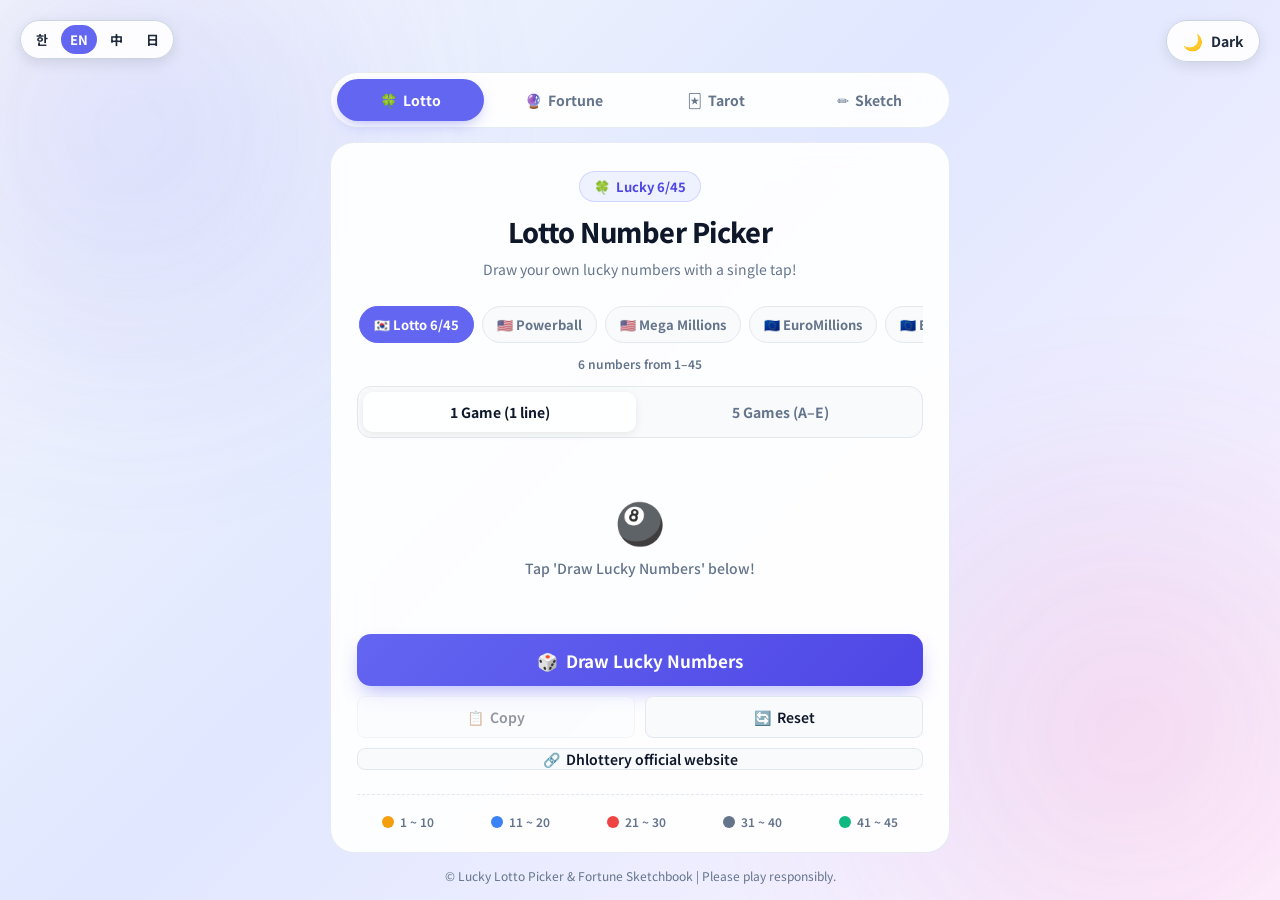
==== index.html @ 345bc095 "한국어·영어·중국어·일본어 언어 선택 추가 화면 왼쪽 위 버튼으로 언어를 바꾸면 화면 문구, 운세·별자리·띠, 타로 카드 해석, 달력 날짜 형식, 알림과 복사 문구가 함께 바뀜. " ====
<!DOCTYPE html>
<html lang="ko">
<head>
  <meta charset="UTF-8">
  <meta name="viewport" content="width=device-width, initial-scale=1.0">
  <title>행운의 로또 번호 추첨기 & 포춘 스케치북</title>
  <link rel="preconnect" 
  
  
  href="https://fonts.googleapis.com">
  <link rel="preconnect" href="https://fonts.gstatic.com" crossorigin>
  <link href="https://fonts.googleapis.com/css2?family=Noto+Sans+KR:wght@400;600;700;800;900&display=swap" rel="stylesheet">
  <style>
    /* 라이트 모드 (기본) */
    :root {
      --bg-gradient: linear-gradient(135deg, #f8fafc 0%, #e0e7ff 45%, #fdf4ff 100%);
      --card-bg: rgba(255, 255, 255, 0.92);
      --card-border: rgba(226, 232, 240, 0.85);
      --card-shadow: 0 16px 36px -10px r
      
      gba(0, 0, 0, 0.08), 0 0 0 1px rgba(0, 0, 0, 0.04);
      --text-main: #0f172a;
      --text-muted: #64748b;
      --sub-bg: #f8fafc;
      --sub-border: #e2e8f0;
      --badge-bg: #eef2ff;
      --badge-text: #4f46e5;
      --badge-border: rgba(99, 102, 241, 0.2);
      --primary: #6366f1;
      --primary-hover: #4f46e5;
      --primary-active: #4338ca;
      --accent: #f59e0b;
      --canvas-bg: #ffffff;
      --canvas-border: #cbd5e1;
      --theme-btn-bg: rgba(255, 255, 255, 0.9);
      --theme-btn-border: #cbd5e1;
      --theme-btn-text: #1e293b;
      --radius-lg: 24px;
      --radius-md: 14px;
      --radius-sm: 8px;
    }

    /* 다크 모드 */
    body.dark {
      --bg-gradient: linear-gradient(135deg, #090d16 0%, #111827 50%, #1e1333 100%);
      --card-bg: rgba(30, 41, 59, 0.88);
      --card-border: rgba(255, 255, 255, 0.08);
      --card-shadow: 0 20px 45px -12px rgba(0, 0, 0, 0.65), 0 0 0 1px rgba(255, 255, 255, 0.06);
      --text-main: #f1f5f9;
      --text-muted: #94a3b8;
      --sub-bg: #0f172a;
      --sub-border: #334155;
      --badge-bg: rgba(99, 102, 241, 0.18);
      --badge-text: #a5b4fc;
      --badge-border: rgba(165, 180, 252, 0.3);
      --canvas-bg: #1e293b;
      --canvas-border: #475569;
      --theme-btn-bg: rgba(30, 41, 59, 0.9);
      --theme-btn-border: #475569;
      --theme-btn-text: #f8fafc;
    }

    * {
      box-sizing: border-box;
      margin: 0;
      padding: 0;
      font-family: 'Noto Sans KR', -apple-system, BlinkMacSystemFont, system-ui, Roboto, sans-serif;
      -webkit-font-smoothing: antialiased;
    }

    body {
      min-height: 100vh;
      background: var(--bg-gradient);
      color: var(--text-main);
      display: flex;
      flex-direction: column;
      align-items: center;
      padding: 30px 16px 80px 16px;
      position: relative;
      overflow-x: hidden;
      transition: background 0.35s ease, color 0.35s ease;
    }

    /* 배경 장식 원형 조명 */
    .bg-glow {
      position: fixed;
      border-radius: 50%;
      filter: blur(120px);
      pointer-events: none;
      z-index: 0;
      opacity: 0.7;
    }
    .glow-1 {
      width: 420px;
      height: 420px;
      background: rgba(99, 102, 241, 0.22);
      top: -80px;
      left: -80px;
    }
    .glow-2 {
      width: 460px;
      height: 460px;
      background: rgba(236, 72, 153, 0.18);
      bottom: -60px;
      right: -80px;
    }

    /* 플로팅 다크모드 토글 버튼 */
    .theme-toggle {
      position: fixed;
      top: 20px;
      right: 20px;
      z-index: 100;
      display: flex;
      align-items: center;
      gap: 8px;
      background: var(--theme-btn-bg);
      border: 1px solid var(--theme-btn-border);
      color: var(--theme-btn-text);
      padding: 8px 16px;
      border-radius: 9999px;
      font-size: 14px;
      font-weight: 700;
      cursor: pointer;
      backdrop-filter: blur(12px);
      box-shadow: 0 4px 14px rgba(0, 0, 0, 0.1);
      transition: all 0.25s ease;
      user-select: none;
    }

    .theme-toggle:hover {
      transform: translateY(-2px);
      box-shadow: 0 8px 20px rgba(0, 0, 0, 0.15);
    }

    .theme-toggle .icon {
      font-size: 16px;
      display: inline-block;
      transition: transform 0.3s cubic-bezier(0.34, 1.56, 0.64, 1);
    }

    .theme-toggle:hover .icon {
      transform: rotate(20deg) scale(1.15);
    }

    /* 전체 메인 컨테이너 */
    .main-wrapper {
      position: relative;
      z-index: 1;
      width: 100%;
      max-width: 620px;
      display: flex;
      flex-direction: column;
      gap: 28px;
    }

    /* 공통 카드 스타일 */
    .card {
      background: var(--card-bg);
      border-radius: var(--radius-lg);
      padding: 36px 30px;
      box-shadow: var(--card-shadow);
      backdrop-filter: blur(16px);
      border: 1px solid var(--card-border);
      transition: background 0.3s ease, border-color 0.3s ease, box-shadow 0.3s ease;
      animation: fadeIn 0.5s cubic-bezier(0.16, 1, 0.3, 1);
    }

    @keyframes fadeIn {
      from { opacity: 0; transform: translateY(20px); }
      to { opacity: 1; transform: translateY(0); }
    }

    /* 공통 헤더 */
    .card-header {
      text-align: center;
      margin-bottom: 24px;
    }

    .badge {
      display: inline-flex;
      align-items: center;
      gap: 6px;
      background: var(--badge-bg);
      color: var(--badge-text);
      font-size: 13px;
      font-weight: 700;
      padding: 5px 14px;
      border-radius: 9999px;
      margin-bottom: 10px;
      border: 1px solid var(--badge-border);
    }

    .title {
      font-size: 27px;
      font-weight: 800;
      color: var(--text-main);
      letter-spacing: -0.02em;
      margin-bottom: 8px;
    }

    .subtitle {
      font-size: 14px;
      color: var(--text-muted);
      line-height: 1.5;
    }

    /* 복권 종류 선택 */
    .lottery-select {
      display: flex;
      gap: 8px;
      overflow-x: auto;
      scrollbar-width: none;
      padding: 2px 2px 4px;
      margin-bottom: 8px;
    }
    .lottery-select::-webkit-scrollbar {
      display: none;
    }
    .lottery-chip {
      flex-shrink: 0;
      display: inline-flex;
      align-items: center;
      gap: 6px;
      padding: 8px 14px;
      font-size: 13px;
      font-weight: 700;
      color: var(--text-muted);
      background: var(--sub-bg);
      border: 1px solid var(--sub-border);
      border-radius: 9999px;
      cursor: pointer;
      white-space: nowrap;
      transition: all 0.2s ease;
    }
    .lottery-chip:hover {
      color: var(--text-main);
    }
    .lottery-chip.active {
      background: var(--primary);
      border-color: var(--primary);
      color: #ffffff;
    }
    .lottery-rule {
      text-align: center;
      font-size: 12px;
      font-weight: 600;
      color: var(--text-muted);
      margin-bottom: 14px;
    }

    /* 옵션 탭 (게임 수 선택) */
    .game-mode-wrap {
      display: flex;
      justify-content: center;
      align-items: center;
      gap: 8px;
      background: var(--sub-bg);
      padding: 5px;
      border: 1px solid var(--sub-border);
      border-radius: var(--radius-md);
      margin-bottom: 22px;
    }

    .game-tab {
      flex: 1;
      padding: 10px 16px;
      font-size: 14px;
      font-weight: 700;
      color: var(--text-muted);
      background: transparent;
      border: none;
      border-radius: 10px;
      cursor: pointer;
      transition: all 0.2s ease;
    }

    .game-tab.active {
      background: var(--card-bg);
      color: var(--text-main);
      box-shadow: 0 2px 8px rgba(0, 0, 0, 0.08);
    }

    /* 추첨 결과 영역 */
    .results-area {
      display: flex;
      flex-direction: column;
      gap: 12px;
      margin-bottom: 24px;
      min-height: 110px;
      justify-content: center;
    }

    /* 로또 게임 행 */
    .lotto-game-row {
      display: flex;
      align-items: center;
      justify-content: space-between;
      gap: 8px;
      background: var(--sub-bg);
      border: 1px solid var(--sub-border);
      border-radius: var(--radius-md);
      padding: 14px 18px;
      transition: transform 0.2s, box-shadow 0.2s;
    }

    .lotto-game-row:hover {
      transform: translateY(-2px);
      box-shadow: 0 4px 12px rgba(0, 0, 0, 0.06);
    }

    .game-tag {
      font-size: 14px;
      font-weight: 800;
      color: #4f46e5;
      background: var(--badge-bg);
      padding: 4px 8px;
      border-radius: 6px;
      min-width: 28px;
      text-align: center;
    }

    .balls-list {
      display: flex;
      gap: 10px;
      flex-wrap: wrap;
      justify-content: center;
      align-items: center;
    }

    /* 로또 공 스타일 (실제 한국 로또 색상) */
    .ball {
      width: 44px;
      height: 44px;
      border-radius: 50%;
      display: flex;
      align-items: center;
      justify-content: center;
      font-size: 17px;
      font-weight: 800;
      color: #ffffff;
      text-shadow: 0 1px 2px rgba(0, 0, 0, 0.45);
      box-shadow: inset -3px -3px 6px rgba(0, 0, 0, 0.3),
                  inset 3px 3px 6px rgba(255, 255, 255, 0.65),
                  0 4px 10px rgba(0, 0, 0, 0.2);
      user-select: none;
      transform: scale(0);
      animation: popBall 0.45s cubic-bezier(0.175, 0.885, 0.32, 1.275) forwards;
    }

    .ball.range-yellow {
      background: radial-gradient(circle at 35% 35%, #ffd54f, #f59e0b 70%, #d97706);
    }
    .ball.range-blue {
      background: radial-gradient(circle at 35% 35%, #60a5fa, #3b82f6 70%, #1d4ed8);
    }
    .ball.range-red {
      background: radial-gradient(circle at 35% 35%, #f87171, #ef4444 70%, #b91c1c);
    }
    .ball.range-gray {
      background: radial-gradient(circle at 35% 35%, #cbd5e1, #64748b 70%, #334155);
    }
    .ball.range-green {
      background: radial-gradient(circle at 35% 35%, #4ade80, #10b981 70%, #047857);
    }

    /* 해외 복권 공 색상 */
    .ball.ball-white {
      background: radial-gradient(circle at 35% 35%, #ffffff, #e2e8f0 70%, #94a3b8);
      color: #0f172a;
      text-shadow: none;
    }
    .ball.ball-red {
      background: radial-gradient(circle at 35% 35%, #fca5a5, #dc2626 70%, #991b1b);
    }
    .ball.ball-gold {
      background: radial-gradient(circle at 35% 35%, #fde68a, #eab308 70%, #a16207);
    }
    .ball.ball-star {
      background: radial-gradient(circle at 35% 35%, #fef08a, #facc15 60%, #ca8a04);
      color: #422006;
      text-shadow: none;
      border-radius: 30%;
    }
    .ball.ball-orange {
      background: radial-gradient(circle at 35% 35%, #fdba74, #f97316 70%, #c2410c);
    }
    .ball.bonus-first {
      margin-left: 8px;
    }

    @keyframes popBall {
      0% { transform: scale(0) rotate(-45deg); opacity: 0; }
      80% { transform: scale(1.15) rotate(5deg); }
      100% { transform: scale(1) rotate(0); opacity: 1; }
    }

    /* 초기 대기 상태 플레이스홀더 */
    .placeholder-box {
      text-align: center;
      padding: 32px 16px;
      color: var(--text-muted);
    }

    .placeholder-box .icon {
      font-size: 40px;
      margin-bottom: 8px;
      display: inline-block;
      animation: float 2.4s ease-in-out infinite;
    }

    @keyframes float {
      0%, 100% { transform: translateY(0); }
      50% { transform: translateY(-8px); }
    }

    .placeholder-box p {
      font-size: 14px;
      font-weight: 500;
    }

    /* 버튼 그룹 */
    .actions {
      display: flex;
      flex-direction: column;
      gap: 10px;
    }

    .btn-main {
      width: 100%;
      height: 52px;
      border: none;
      border-radius: var(--radius-md);
      background: linear-gradient(135deg, #6366f1 0%, #4f46e5 100%);
      color: #ffffff;
      font-size: 17px;
      font-weight: 700;
      cursor: pointer;
      display: flex;
      align-items: center;
      justify-content: center;
      gap: 8px;
      box-shadow: 0 10px 20px -5px rgba(99, 102, 241, 0.45);
      transition: all 0.22s cubic-bezier(0.16, 1, 0.3, 1);
    }

    .btn-main:hover {
      transform: translateY(-2px);
      box-shadow: 0 14px 24px -5px rgba(99, 102, 241, 0.55);
      background: linear-gradient(135deg, #4f46e5 0%, #4338ca 100%);
    }

    .btn-main:active {
      transform: translateY(1px);
      box-shadow: 0 4px 10px -3px rgba(99, 102, 241, 0.4);
    }

    .secondary-actions {
      display: flex;
      gap: 10px;
    }

    .lottery-link {
      flex: none;
      width: 100%;
      text-decoration: none;
      color: var(--primary);
      border-style: dashed;
    }

    body.dark .lottery-link {
      color: #a5b4fc;
    }

    .btn-sub {
      flex: 1;
      height: 42px;
      border: 1px solid var(--sub-border);
      border-radius: var(--radius-sm);
      background: var(--sub-bg);
      color: var(--text-main);
      font-size: 14px;
      font-weight: 600;
      cursor: pointer;
      display: inline-flex;
      align-items: center;
      justify-content: center;
      gap: 6px;
      transition: all 0.2s;
    }

    .btn-sub:hover {
      background: var(--card-bg);
      border-color: var(--primary);
    }

    .btn-sub:disabled {
      opacity: 0.45;
      cursor: not-allowed;
      pointer-events: none;
    }

    /* 색상 가이드 */
    .color-legend {
      margin-top: 24px;
      padding-top: 18px;
      border-top: 1px dashed var(--sub-border);
      display: flex;
      justify-content: space-around;
      flex-wrap: wrap;
      gap: 8px;
    }

    .legend-item {
      display: flex;
      align-items: center;
      gap: 6px;
      font-size: 12px;
      font-weight: 600;
      color: var(--text-muted);
    }

    .legend-dot {
      width: 12px;
      height: 12px;
      border-radius: 50%;
    }

    .dot-yellow { background: #f59e0b; }
    .dot-blue { background: #3b82f6; }
    .dot-red { background: #ef4444; }
    .dot-gray { background: #64748b; }
    .dot-green { background: #10b981; }

    /* =========================================
       2. 운세보기 섹션 스타일
       ========================================= */
    .fortune-box {
      background: var(--sub-bg);
      border: 1px solid var(--sub-border);
      border-radius: var(--radius-md);
      padding: 24px 20px;
      margin-bottom: 20px;
      min-height: 160px;
      display: flex;
      flex-direction: column;
      align-items: center;
      justify-content: center;
      text-align: center;
      transition: all 0.3s ease;
      position: relative;
      overflow: hidden;
    }

    .fortune-crystal {
      font-size: 48px;
      margin-bottom: 12px;
      display: inline-block;
      transition: transform 0.4s ease;
      animation: pulseCrystal 3s ease-in-out infinite;
    }

    @keyframes pulseCrystal {
      0%, 100% { transform: scale(1); filter: drop-shadow(0 0 4px rgba(99, 102, 241, 0.3)); }
      50% { transform: scale(1.1); filter: drop-shadow(0 0 16px rgba(168, 85, 247, 0.7)); }
    }

    .fortune-content {
      display: flex;
      flex-direction: column;
      align-items: center;
      gap: 12px;
      width: 100%;
    }

    .fortune-stars {
      color: #f59e0b;
      font-size: 18px;
      letter-spacing: 2px;
    }

    .fortune-title {
      font-size: 18px;
      font-weight: 800;
      color: var(--text-main);
      line-height: 1.4;
    }

    .fortune-desc {
      font-size: 14px;
      color: var(--text-muted);
      line-height: 1.6;
      max-width: 480px;
    }

    .fortune-chips {
      display: flex;
      flex-wrap: wrap;
      gap: 8px;
      justify-content: center;
      margin-top: 6px;
    }

    .fortune-chip {
      background: var(--card-bg);
      border: 1px solid var(--sub-border);
      color: var(--text-main);
      padding: 4px 12px;
      border-radius: 9999px;
      font-size: 12px;
      font-weight: 700;
      display: inline-flex;
      align-items: center;
      gap: 4px;
    }

    .fortune-chip span.val {
      color: #6366f1;
    }

    body.dark .fortune-chip span.val {
      color: #a5b4fc;
    }

    .btn-fortune {
      background: linear-gradient(135deg, #a855f7 0%, #7c3aed 100%);
      box-shadow: 0 10px 20px -5px rgba(168, 85, 247, 0.4);
    }

    .btn-fortune:hover {
      background: linear-gradient(135deg, #9333ea 0%, #6d28d9 100%);
      box-shadow: 0 14px 24px -5px rgba(168, 85, 247, 0.55);
    }

    /* 생년월일 입력 컨트롤 */
    .birth-select-wrap {
      background: var(--sub-bg);
      border: 1px solid var(--sub-border);
      border-radius: var(--radius-md);
      padding: 16px 18px;
      margin-bottom: 18px;
      display: flex;
      flex-direction: column;
      gap: 10px;
      position: relative;
    }

    .birth-label {
      font-size: 14px;
      font-weight: 700;
      color: var(--text-main);
      display: flex;
      align-items: center;
      gap: 6px;
    }

    .birth-input-row {
      display: flex;
      gap: 10px;
      align-items: center;
      flex-wrap: wrap;
      position: relative;
    }

    /* 커스텀 달력 열기 트리거 버튼 */
    .calendar-trigger-btn {
      flex: 1;
      min-width: 190px;
      height: 50px;
      background: var(--card-bg);
      border: 1px solid var(--sub-border);
      border-radius: var(--radius-sm);
      color: var(--text-main);
      padding: 0 16px;
      font-size: 15px;
      font-weight: 700;
      display: flex;
      align-items: center;
      justify-content: space-between;
      cursor: pointer;
      transition: all 0.2s ease;
      user-select: none;
    }

    .calendar-trigger-btn:hover, .calendar-trigger-btn:focus-visible {
      border-color: #a855f7;
      box-shadow: 0 0 0 3px rgba(168, 85, 247, 0.2);
    }

    .cal-dropdown-arrow {
      font-size: 11px;
      color: var(--text-muted);
      transition: transform 0.2s;
    }

    .calendar-trigger-btn.active .cal-dropdown-arrow {
      transform: rotate(180deg);
    }

    /* 달력 팝오버 모달 */
    .calendar-popover {
      position: absolute;
      top: calc(100% + 8px);
      left: 0;
      z-index: 60;
      width: 320px;
      background: var(--card-bg);
      border: 1px solid var(--sub-border);
      border-radius: var(--radius-md);
      box-shadow: 0 18px 36px -8px rgba(0, 0, 0, 0.28), 0 0 0 1px var(--card-border);
      padding: 16px;
      backdrop-filter: blur(20px);
      display: none;
      animation: fadeIn 0.18s ease-out;
    }

    .calendar-popover.open {
      display: block;
    }

    .calendar-header {
      display: flex;
      align-items: center;
      justify-content: space-between;
      gap: 6px;
      margin-bottom: 12px;
    }

    .calendar-select-group {
      display: flex;
      gap: 6px;
      align-items: center;
    }

    .calendar-select {
      background: var(--sub-bg);
      border: 1px solid var(--sub-border);
      color: var(--text-main);
      font-size: 13px;
      font-weight: 700;
      padding: 6px 8px;
      border-radius: 6px;
      cursor: pointer;
      outline: none;
      transition: border-color 0.15s;
    }

    .calendar-select:focus {
      border-color: #a855f7;
    }

    .calendar-nav-btn {
      width: 30px;
      height: 30px;
      display: flex;
      align-items: center;
      justify-content: center;
      background: var(--sub-bg);
      border: 1px solid var(--sub-border);
      color: var(--text-main);
      border-radius: 6px;
      cursor: pointer;
      font-size: 13px;
      font-weight: 800;
      transition: all 0.15s;
    }

    .calendar-nav-btn:hover {
      background: #a855f7;
      color: #ffffff;
      border-color: #a855f7;
    }

    .calendar-grid {
      display: grid;
      grid-template-columns: repeat(7, 1fr);
      gap: 3px;
      text-align: center;
    }

    .calendar-day-head {
      font-size: 12px;
      font-weight: 800;
      color: var(--text-muted);
      padding: 6px 0;
    }

    .calendar-day-head.sun { color: #ef4444; }
    .calendar-day-head.sat { color: #3b82f6; }

    .calendar-day-cell {
      height: 34px;
      display: flex;
      align-items: center;
      justify-content: center;
      font-size: 13px;
      font-weight: 600;
      border-radius: 6px;
      cursor: pointer;
      background: transparent;
      border: none;
      color: var(--text-main);
      transition: all 0.15s;
    }

    .calendar-day-cell:hover:not(.empty) {
      background: rgba(168, 85, 247, 0.2);
      color: #a855f7;
    }

    .calendar-day-cell.selected {
      background: linear-gradient(135deg, #a855f7 0%, #7c3aed 100%) !important;
      color: #ffffff !important;
      font-weight: 800;
      box-shadow: 0 4px 10px rgba(168, 85, 247, 0.45);
    }

    .calendar-day-cell.today {
      border: 1px solid #a855f7;
      font-weight: 800;
    }

    .calendar-day-cell.empty {
      cursor: default;
      pointer-events: none;
    }

    .calendar-footer {
      display: flex;
      justify-content: space-between;
      align-items: center;
      margin-top: 12px;
      padding-top: 10px;
      border-top: 1px dashed var(--sub-border);
    }

    .calendar-footer-btn {
      font-size: 12px;
      font-weight: 700;
      padding: 6px 12px;
      border-radius: 6px;
      border: 1px solid var(--sub-border);
      background: var(--sub-bg);
      color: var(--text-main);
      cursor: pointer;
      transition: all 0.15s;
    }

    .calendar-footer-btn:hover {
      background: var(--card-bg);
      border-color: #a855f7;
    }

    @media (max-width: 540px) {
      .calendar-popover {
        width: 100%;
        left: 0;
      }
    }

    .zodiac-tag {
      display: inline-flex;
      align-items: center;
      gap: 6px;
      background: var(--badge-bg);
      color: var(--badge-text);
      font-size: 12px;
      font-weight: 700;
      padding: 4px 12px;
      border-radius: 9999px;
      border: 1px solid var(--badge-border);
      margin-bottom: 4px;
    }

    .fortune-lotto-wrap {
      margin-top: 18px;
      padding-top: 16px;
      border-top: 1px dashed var(--sub-border);
      width: 100%;
      display: flex;
      flex-direction: column;
      align-items: center;
      gap: 12px;
    }

    .fortune-lotto-title {
      font-size: 14px;
      font-weight: 800;
      color: var(--text-main);
      display: flex;
      align-items: center;
      gap: 6px;
    }

    .fortune-actions {
      display: flex;
      gap: 8px;
      flex-wrap: wrap;
      justify-content: center;
      width: 100%;
      margin-top: 4px;
    }

    /* =========================================
       타로 카드 섹션 스타일
       ========================================= */
    .tarot-spread {
      display: grid;
      grid-template-columns: repeat(3, 1fr);
      gap: 14px;
      margin-bottom: 14px;
    }

    .tarot-slot {
      display: flex;
      flex-direction: column;
      align-items: center;
      gap: 8px;
    }

    .tarot-slot-label {
      font-size: 13px;
      font-weight: 800;
      color: var(--text-muted);
    }

    .tarot-card {
      width: 100%;
      max-width: 120px;
      aspect-ratio: 2 / 3;
      perspective: 800px;
      background: none;
      border: none;
      padding: 0;
      cursor: pointer;
    }

    .tarot-card:disabled {
      cursor: default;
    }

    .tarot-card:focus-visible {
      outline: 2px solid var(--primary);
      outline-offset: 4px;
      border-radius: var(--radius-md);
    }

    .tarot-inner {
      position: relative;
      width: 100%;
      height: 100%;
      transition: transform 0.6s cubic-bezier(0.34, 1.3, 0.64, 1);
      transform-style: preserve-3d;
    }

    .tarot-card.flipped .tarot-inner {
      transform: rotateY(180deg);
    }

    .tarot-card:not(.flipped):hover .tarot-inner {
      transform: translateY(-4px);
    }

    .tarot-face {
      position: absolute;
      inset: 0;
      border-radius: var(--radius-md);
      backface-visibility: hidden;
      -webkit-backface-visibility: hidden;
      display: flex;
      flex-direction: column;
      align-items: center;
      justify-content: center;
      gap: 6px;
      padding: 8px 6px;
      box-shadow: 0 8px 18px -8px rgba(76, 29, 149, 0.55);
    }

    .tarot-back {
      background:
        radial-gradient(circle at 50% 50%, rgba(250, 204, 21, 0.35) 0 14%, transparent 15%),
        repeating-linear-gradient(45deg, rgba(255, 255, 255, 0.08) 0 6px, transparent 6px 12px),
        linear-gradient(160deg, #4c1d95 0%, #312e81 100%);
      border: 2px solid #c4b5fd;
      color: #fde68a;
      font-size: 28px;
    }

    .tarot-front {
      transform: rotateY(180deg);
      background: var(--card-bg);
      border: 2px solid #a855f7;
      color: var(--text-main);
      text-align: center;
    }

    .tarot-front .tarot-no {
      font-size: 11px;
      font-weight: 800;
      color: #a855f7;
    }

    .tarot-front .tarot-emoji {
      font-size: 30px;
      line-height: 1;
    }

    .tarot-front.reversed .tarot-emoji {
      transform: rotate(180deg);
    }

    .tarot-front .tarot-name {
      font-size: 13px;
      font-weight: 800;
      line-height: 1.25;
      word-break: keep-all;
    }

    .tarot-front .tarot-dir {
      font-size: 11px;
      font-weight: 700;
      color: var(--text-muted);
    }

    .tarot-hint {
      text-align: center;
      font-size: 13px;
      color: var(--text-muted);
      margin-bottom: 14px;
    }

    .tarot-readings {
      display: flex;
      flex-direction: column;
      gap: 8px;
      width: 100%;
      text-align: left;
    }

    .tarot-reading {
      background: var(--card-bg);
      border: 1px solid var(--sub-border);
      border-radius: var(--radius-sm);
      padding: 10px 12px;
      font-size: 13px;
      line-height: 1.55;
      color: var(--text-muted);
    }

    .tarot-reading strong {
      color: var(--text-main);
    }

    .tarot-actions {
      display: flex;
      justify-content: center;
    }

    @media (max-width: 540px) {
      .tarot-spread {
        gap: 8px;
      }
      .tarot-front .tarot-emoji {
        font-size: 24px;
      }
      .tarot-front .tarot-name {
        font-size: 12px;
      }
    }

    /* =========================================
       3. 화이트보드 (스케치북) 섹션 스타일
       ========================================= */
    .whiteboard-toolbar {
      display: flex;
      flex-wrap: wrap;
      align-items: center;
      justify-content: space-between;
      gap: 10px;
      background: var(--sub-bg);
      border: 1px solid var(--sub-border);
      padding: 10px 14px;
      border-radius: var(--radius-sm);
      margin-bottom: 12px;
    }

    .tool-group {
      display: flex;
      align-items: center;
      gap: 6px;
    }

    .color-btn {
      width: 24px;
      height: 24px;
      border-radius: 50%;
      border: 2px solid transparent;
      cursor: pointer;
      transition: transform 0.15s, border-color 0.15s;
    }

    .color-btn:hover {
      transform: scale(1.2);
    }

    .color-btn.active {
      border-color: #6366f1;
      transform: scale(1.2);
      box-shadow: 0 0 8px rgba(99, 102, 241, 0.6);
    }

    .size-btn {
      padding: 4px 10px;
      font-size: 12px;
      font-weight: 700;
      border-radius: 6px;
      border: 1px solid var(--sub-border);
      background: var(--card-bg);
      color: var(--text-main);
      cursor: pointer;
      transition: all 0.15s;
    }

    .size-btn.active {
      background: #6366f1;
      color: #ffffff;
      border-color: #6366f1;
    }

    .canvas-container {
      width: 100%;
      background: var(--canvas-bg);
      border: 2px dashed var(--canvas-border);
      border-radius: var(--radius-md);
      position: relative;
      overflow: hidden;
      box-shadow: inset 0 2px 6px rgba(0, 0, 0, 0.05);
      touch-action: none; /* 모바일 드로잉 시 화면 스크롤 방지 */
    }

    #drawing-canvas {
      display: block;
      width: 100%;
      height: 260px;
      cursor: crosshair;
    }

    .whiteboard-actions {
      display: flex;
      gap: 8px;
      margin-top: 12px;
    }

    /* 토스트 알림 메시지 */
    .toast {
      position: fixed;
      bottom: 24px;
      left: 50%;
      transform: translateX(-50%) translateY(100px);
      background: rgba(15, 23, 42, 0.92);
      color: #ffffff;
      padding: 12px 24px;
      border-radius: 9999px;
      font-size: 14px;
      font-weight: 600;
      backdrop-filter: blur(10px);
      box-shadow: 0 10px 25px rgba(0, 0, 0, 0.35);
      opacity: 0;
      transition: all 0.3s cubic-bezier(0.16, 1, 0.3, 1);
      z-index: 999;
      display: flex;
      align-items: center;
      gap: 8px;
    }

    .toast.show {
      transform: translateX(-50%) translateY(0);
      opacity: 1;
    }

    /* 콘페티 캔버스 */
    #confetti-canvas {
      position: fixed;
      top: 0;
      left: 0;
      width: 100%;
      height: 100%;
      pointer-events: none;
      z-index: 99;
    }

    /* 하단 푸터 */
    .footer {
      text-align: center;
      font-size: 13px;
      color: var(--text-muted);
      margin-top: 12px;
    }

    /* 모바일 반응형 대응 */
    @media (max-width: 540px) {
      body {
        padding: 20px 12px 60px 12px;
      }
      .card {
        padding: 26px 18px;
      }
      .title {
        font-size: 22px;
      }
      .ball {
        width: 36px;
        height: 36px;
        font-size: 15px;
      }
      .balls-list {
        gap: 6px;
      }
      .lotto-game-row {
        padding: 12px 10px;
      }
      .lottery-chip {
        padding: 7px 12px;
        font-size: 12px;
      }
      .balls-list.compact {
        gap: 4px;
      }
      .balls-list.compact .ball {
        width: 30px;
        height: 30px;
        font-size: 13px;
      }
      .balls-list.compact .ball.bonus-first {
        margin-left: 6px;
      }
      .theme-toggle {
        top: 14px;
        right: 14px;
        padding: 6px 12px;
        font-size: 12px;
      }
      .whiteboard-toolbar {
        justify-content: center;
      }
      #drawing-canvas {
        height: 220px;
      }
    }

    /* 언어 선택 버튼 */
    .lang-switch {
      position: fixed;
      top: 20px;
      left: 20px;
      z-index: 100;
      display: flex;
      gap: 2px;
      padding: 4px;
      background: var(--theme-btn-bg);
      border: 1px solid var(--theme-btn-border);
      border-radius: 9999px;
      backdrop-filter: blur(12px);
      box-shadow: 0 4px 14px rgba(0, 0, 0, 0.1);
    }
    .lang-btn {
      min-width: 34px;
      padding: 5px 9px;
      border: none;
      border-radius: 9999px;
      background: transparent;
      color: var(--theme-btn-text);
      font-size: 13px;
      font-weight: 700;
      cursor: pointer;
      transition: background 0.2s ease, color 0.2s ease;
    }
    .lang-btn.active {
      background: var(--primary);
      color: #ffffff;
    }
    .lang-btn:focus-visible {
      outline: 2px solid var(--primary);
      outline-offset: 2px;
    }
    @media (max-width: 540px) {
      .lang-switch {
        top: 14px;
        left: 12px;
        padding: 3px;
      }
      .lang-btn {
        min-width: 30px;
        padding: 4px 7px;
        font-size: 12px;
      }
    }

    /* ===== 한 화면 탭 레이아웃 ===== */
    html, body {
      height: 100%;
    }
    body {
      height: 100vh;
      height: 100dvh;
      min-height: 0;
      overflow: hidden;
      padding: 72px 16px 16px 16px;
    }
    .main-wrapper {
      flex: 1;
      min-height: 0;
      gap: 14px;
    }
    .main-wrapper > .card {
      display: none;
      flex: 1;
      min-height: 0;
      overflow-y: auto;
      overscroll-behavior: contain;
      padding: 28px 26px;
    }
    .main-wrapper > .card.active {
      display: block;
    }
    .tab-nav {
      display: flex;
      gap: 6px;
      padding: 6px;
      background: var(--card-bg);
      border: 1px solid var(--card-border);
      border-radius: 9999px;
      box-shadow: var(--card-shadow);
      backdrop-filter: blur(16px);
      flex-shrink: 0;
    }
    .tab-btn {
      flex: 1;
      display: flex;
      align-items: center;
      justify-content: center;
      gap: 6px;
      padding: 11px 8px;
      border: none;
      border-radius: 9999px;
      background: transparent;
      color: var(--text-muted);
      font-size: 14px;
      font-weight: 700;
      cursor: pointer;
      transition: background 0.2s ease, color 0.2s ease;
      white-space: nowrap;
    }
    .tab-btn:hover {
      color: var(--text-main);
    }
    .tab-btn.active {
      background: var(--primary);
      color: #ffffff;
      box-shadow: 0 6px 16px -6px rgba(99, 102, 241, 0.6);
    }
    .tab-btn:focus-visible {
      outline: 2px solid var(--primary);
      outline-offset: 2px;
    }
    .footer {
      margin-top: 0;
      font-size: 12px;
      flex-shrink: 0;
    }
    @media (max-width: 540px) {
      body {
        padding: 60px 12px 12px 12px;
      }
      .main-wrapper > .card {
        padding: 22px 16px;
      }
      .tab-btn {
        font-size: 13px;
        padding: 10px 4px;
        gap: 4px;
      }
      .footer {
        display: none;
      }
    }
  </style>
</head>
<body>

  <!-- 배경 발광 효과 -->
  <div class="bg-glow glow-1"></div>
  <div class="bg-glow glow-2"></div>

  <!-- 콘페티 캔버스 -->
  <canvas id="confetti-canvas"></canvas>

  <!-- 다크 모드 토글 버튼 -->
  <button class="theme-toggle" id="theme-toggle" aria-label="테마 전환" data-i18n-aria="theme.aria">
    <span class="icon" id="theme-icon">🌙</span>
    <span id="theme-text">다크모드</span>
  </button>

  <!-- 언어 선택 -->
  <div class="lang-switch" role="group" aria-label="언어 선택" data-i18n-aria="lang.aria">
    <button class="lang-btn" data-lang="ko" lang="ko" aria-label="한국어">한</button>
    <button class="lang-btn" data-lang="en" lang="en" aria-label="English">EN</button>
    <button class="lang-btn" data-lang="zh" lang="zh" aria-label="中文">中</button>
    <button class="lang-btn" data-lang="ja" lang="ja" aria-label="日本語">日</button>
  </div>

  <div class="main-wrapper">

    <!-- 탭 네비게이션 -->
    <nav class="tab-nav" role="tablist" aria-label="메뉴" data-i18n-aria="nav.aria">
      <button class="tab-btn active" role="tab" aria-selected="true" aria-controls="lotto-card" data-target="lotto-card">
        <span>🍀</span> <span data-i18n="tab.lotto">로또</span>
      </button>
      <button class="tab-btn" role="tab" aria-selected="false" aria-controls="fortune-card" data-target="fortune-card">
        <span>🔮</span> <span data-i18n="tab.fortune">운세</span>
      </button>
      <button class="tab-btn" role="tab" aria-selected="false" aria-controls="tarot-card" data-target="tarot-card">
        <span>🃏</span> <span data-i18n="tab.tarot">타로</span>
      </button>
      <button class="tab-btn" role="tab" aria-selected="false" aria-controls="whiteboard-card" data-target="whiteboard-card">
        <span>✏️</span> <span data-i18n="tab.sketch">스케치북</span>
      </button>
    </nav>

    <!-- 1. 로또 번호 추첨 섹션 -->
    <section class="card active" id="lotto-card" role="tabpanel">
      <header class="card-header">
        <div class="badge">
          <span id="lottery-badge-icon">🍀</span> <span id="lottery-badge-text">행운의 6/45</span>
        </div>
        <h1 class="title" data-i18n="lotto.title">로또 번호 추천기</h1>
        <p class="subtitle" data-i18n="lotto.subtitle">버튼 하나로 당신만의 행운 번호를 뽑아보세요!</p>
      </header>

      <!-- 복권 종류 선택 -->
      <div class="lottery-select" role="radiogroup" aria-label="복권 종류" data-i18n-aria="lotto.lotteryAria">
        <button class="lottery-chip active" data-lottery="kr" data-i18n="lot.kr.chip" role="radio" aria-checked="true">🇰🇷 로또 6/45</button>
        <button class="lottery-chip" data-lottery="powerball" data-i18n="lot.powerball.chip" role="radio" aria-checked="false">🇺🇸 파워볼</button>
        <button class="lottery-chip" data-lottery="megamillions" data-i18n="lot.megamillions.chip" role="radio" aria-checked="false">🇺🇸 메가밀리언</button>
        <button class="lottery-chip" data-lottery="euromillions" data-i18n="lot.euromillions.chip" role="radio" aria-checked="false">🇪🇺 유로밀리언</button>
        <button class="lottery-chip" data-lottery="eurojackpot" data-i18n="lot.eurojackpot.chip" role="radio" aria-checked="false">🇪🇺 유로잭팟</button>
      </div>
      <p class="lottery-rule" id="lottery-rule">1~45 중 번호 6개</p>

      <!-- 게임 수 선택 (1게임 / 5게임) -->
      <div class="game-mode-wrap">
        <button class="game-tab active" data-count="1" id="tab-1" data-i18n="lotto.game1">1게임 (1줄)</button>
        <button class="game-tab" data-count="5" id="tab-5" data-i18n="lotto.game5">5게임 (1세트 / A~E)</button>
      </div>

      <!-- 결과 영역 -->
      <div class="results-area" id="results-area">
        <div class="placeholder-box" id="placeholder">
          <div class="icon">🎱</div>
          <p data-i18n="lotto.placeholder">아래 '번호 추첨하기' 버튼을 눌러주세요!</p>
        </div>
      </div>

      <!-- 버튼 영역 -->
      <div class="actions">
        <button class="btn-main" id="btn-generate">
          <span>🎲</span> <span data-i18n="lotto.generate">행운의 번호 추첨하기</span>
        </button>

        <div class="secondary-actions">
          <button class="btn-sub" id="btn-copy" disabled>
            <span>📋</span> <span data-i18n="lotto.copy">번호 복사</span>
          </button>
          <button class="btn-sub" id="btn-reset">
            <span>🔄</span> <span data-i18n="lotto.reset">초기화</span>
          </button>
        </div>

        <a class="btn-sub lottery-link" id="lottery-link" href="https://www.dhlottery.co.kr/" target="_blank" rel="noopener noreferrer">
          <span>🔗</span> <span id="lottery-link-text">동행복권 공식 홈페이지</span>
        </a>
      </div>

      <!-- 색상 가이드 (한국 로또 전용) -->
      <div class="color-legend" id="color-legend">
        <div class="legend-item"><span class="legend-dot dot-yellow"></span>1 ~ 10</div>
        <div class="legend-item"><span class="legend-dot dot-blue"></span>11 ~ 20</div>
        <div class="legend-item"><span class="legend-dot dot-red"></span>21 ~ 30</div>
        <div class="legend-item"><span class="legend-dot dot-gray"></span>31 ~ 40</div>
        <div class="legend-item"><span class="legend-dot dot-green"></span>41 ~ 45</div>
      </div>
    </section>

    <!-- 2. 로또 연계형 운세보기 섹션 -->
    <section class="card" id="fortune-card" role="tabpanel">
      <header class="card-header">
        <div class="badge">
          <span>🔮</span> <span data-i18n="fortune.badge">행운 점성술 & 사주</span>
        </div>
        <h2 class="title" data-i18n="fortune.title">나의 맞춤 운세 & 로또 번호</h2>
        <p class="subtitle" data-i18n="fortune.subtitle">생년월일을 입력하면 오늘의 운세와 기운이 담긴 번호가 연계 생성됩니다</p>
      </header>

      <!-- 생년월일 입력 컨트롤 (커스텀 달력 피커) -->
      <div class="birth-select-wrap" id="birth-select-container">
        <label class="birth-label">
          <span>🎂</span> <span data-i18n="fortune.birthLabel">나의 생년월일 선택 (달력)</span>
        </label>
        <div class="birth-input-row">
          <!-- 날짜 표시 및 달력 열기 버튼 -->
          <div class="calendar-trigger-btn" id="cal-trigger" tabindex="0" role="button" aria-haspopup="dialog" aria-expanded="false">
            <span id="cal-display-text">📅 1996년 01월 01일</span>
            <span class="cal-dropdown-arrow">▼</span>
          </div>
          <!-- 실제 로직과 연동되는 hidden input -->
          <input type="hidden" id="birth-date" value="1996-01-01">

          <button class="btn-main btn-fortune" id="btn-fortune">
            <span>✨</span> <span data-i18n="fortune.button">맞춤 운세 & 로또 번호 뽑기</span>
          </button>
        </div>

        <!-- 커스텀 달력 팝오버 -->
        <div class="calendar-popover" id="calendar-popover" role="dialog" aria-label="생년월일 달력" data-i18n-aria="cal.aria">
          <div class="calendar-header">
            <button type="button" class="calendar-nav-btn" id="cal-prev-month" title="이전 달" data-i18n-title="cal.prev" data-i18n-aria="cal.prev">&lt;</button>
            <div class="calendar-select-group">
              <select id="cal-year-select" class="calendar-select" aria-label="연도 선택" data-i18n-aria="cal.yearAria"></select>
              <select id="cal-month-select" class="calendar-select" aria-label="월 선택" data-i18n-aria="cal.monthAria"></select>
            </div>
            <button type="button" class="calendar-nav-btn" id="cal-next-month" title="다음 달" data-i18n-title="cal.next" data-i18n-aria="cal.next">&gt;</button>
          </div>

          <div class="calendar-grid">
            <div class="calendar-day-head sun" data-dow="0">일</div>
            <div class="calendar-day-head" data-dow="1">월</div>
            <div class="calendar-day-head" data-dow="2">화</div>
            <div class="calendar-day-head" data-dow="3">수</div>
            <div class="calendar-day-head" data-dow="4">목</div>
            <div class="calendar-day-head" data-dow="5">금</div>
            <div class="calendar-day-head sat" data-dow="6">토</div>
          </div>
          <div class="calendar-grid" id="calendar-days-body">
            <!-- 자바스크립트로 일별 버튼 동적 렌더링 -->
          </div>

          <div class="calendar-footer">
            <button type="button" class="calendar-footer-btn" id="cal-today-btn" data-i18n="cal.today">오늘 날짜</button>
            <button type="button" class="calendar-footer-btn" id="cal-close-btn" style="background: #a855f7; color: #fff; border-color: #a855f7;" data-i18n="cal.done">선택 완료</button>
          </div>
        </div>
      </div>

      <div class="fortune-box" id="fortune-box">
        <div class="fortune-crystal" id="fortune-crystal">🔮</div>
        <div class="fortune-content" id="fortune-content">
          <p class="fortune-desc" data-i18n="fortune.placeholder">생년월일을 선택하고 버튼을 누르면 오늘의 맞춤 운세와 연계 번호를 확인하실 수 있습니다!</p>
        </div>
      </div>
    </section>

    <!-- 타로 카드 & 로또 번호 섹션 -->
    <section class="card" id="tarot-card" role="tabpanel">
      <header class="card-header">
        <div class="badge">
          <span>🃏</span> <span data-i18n="tarot.badge">오늘의 타로</span>
        </div>
        <h2 class="title" data-i18n="tarot.title">타로 카드 & 행운 번호</h2>
        <p class="subtitle" data-i18n="tarot.subtitle">카드 3장을 뒤집으면 카드의 기운이 담긴 번호가 만들어집니다</p>
      </header>

      <div class="tarot-spread" id="tarot-spread">
        <div class="tarot-slot">
          <span class="tarot-slot-label" data-i18n="tarot.slot0">과거</span>
          <button class="tarot-card" data-slot="0" aria-label="과거 카드 뒤집기"></button>
        </div>
        <div class="tarot-slot">
          <span class="tarot-slot-label" data-i18n="tarot.slot1">현재</span>
          <button class="tarot-card" data-slot="1" aria-label="현재 카드 뒤집기"></button>
        </div>
        <div class="tarot-slot">
          <span class="tarot-slot-label" data-i18n="tarot.slot2">미래</span>
          <button class="tarot-card" data-slot="2" aria-label="미래 카드 뒤집기"></button>
        </div>
      </div>
      <p class="tarot-hint" id="tarot-hint">카드를 한 장씩 눌러 뒤집어 보세요 (0 / 3)</p>

      <div class="fortune-box" id="tarot-result">
        <div class="fortune-crystal">🃏</div>
        <p class="fortune-desc">세 장을 모두 뒤집으면 타로 해석과 연계 로또 번호가 나타납니다!</p>
      </div>

      <div class="tarot-actions">
        <button class="btn-sub" id="btn-tarot-shuffle">
          <span>🔀</span> <span data-i18n="tarot.shuffle">카드 다시 섞기</span>
        </button>
      </div>
    </section>

    <!-- 3. 화이트보드 (행운의 스케치북) 섹션 -->
    <section class="card" id="whiteboard-card" role="tabpanel">
      <header class="card-header">
        <div class="badge">
          <span>✏️</span> <span data-i18n="sketch.badge">번호 낙서장</span>
        </div>
        <h2 class="title" data-i18n="sketch.title">행운의 스케치북</h2>
        <p class="subtitle" data-i18n="sketch.subtitle">꿈에 나온 숫자나 떠오르는 영감을 자유롭게 적어보세요</p>
      </header>

      <!-- 화이트보드 툴바 -->
      <div class="whiteboard-toolbar">
        <div class="tool-group">
          <button class="color-btn active" data-color="#0f172a" style="background: #0f172a;" title="검정 / 기본" data-i18n-title="sketch.black" data-i18n-aria="sketch.black"></button>
          <button class="color-btn" data-color="#ef4444" style="background: #ef4444;" title="빨강" data-i18n-title="sketch.red" data-i18n-aria="sketch.red"></button>
          <button class="color-btn" data-color="#3b82f6" style="background: #3b82f6;" title="파랑" data-i18n-title="sketch.blue" data-i18n-aria="sketch.blue"></button>
          <button class="color-btn" data-color="#10b981" style="background: #10b981;" title="초록" data-i18n-title="sketch.green" data-i18n-aria="sketch.green"></button>
          <button class="color-btn" data-color="#f59e0b" style="background: #f59e0b;" title="황금" data-i18n-title="sketch.gold" data-i18n-aria="sketch.gold"></button>
          <button class="color-btn" data-color="#a855f7" style="background: #a855f7;" title="보라" data-i18n-title="sketch.purple" data-i18n-aria="sketch.purple"></button>
        </div>

        <div class="tool-group">
          <button class="size-btn" data-size="2" data-i18n="sketch.thin">얇게</button>
          <button class="size-btn active" data-size="4" data-i18n="sketch.normal">보통</button>
          <button class="size-btn" data-size="8" data-i18n="sketch.thick">굵게</button>
        </div>
      </div>

      <!-- 캔버스 영역 -->
      <div class="canvas-container">
        <canvas id="drawing-canvas"></canvas>
      </div>

      <div class="whiteboard-actions">
        <button class="btn-sub" id="btn-wb-eraser">
          <span>🧹</span> <span data-i18n="sketch.eraser">지우개</span>
        </button>
        <button class="btn-sub" id="btn-wb-clear">
          <span>🗑️</span> <span data-i18n="sketch.clear">전체 지우기</span>
        </button>
        <button class="btn-sub" id="btn-wb-download">
          <span>💾</span> <span data-i18n="sketch.save">메모 저장</span>
        </button>
      </div>
    </section>

    <footer class="footer">
      <p data-i18n="footer">© 행운의 로또 번호 추첨기 & 포춘 스케치북 | 건전한 복권 문화를 응원합니다.</p>
    </footer>

  </div>

  <!-- 복사 알림 토스트 -->
  <div class="toast" id="toast">
    <span>✅</span> <span data-i18n="toast.copied">클립보드에 복사되었습니다!</span>
  </div>

  <script>
    /* ========================================================
       0. 다국어 (한국어 / English / 中文 / 日本語)
       ======================================================== */
    const I18N = {
      ko: {
        'doc.title': '행운의 로또 번호 추첨기 & 포춘 스케치북',
        'lang.aria': '언어 선택',
        'theme.aria': '테마 전환',
        'theme.dark': '다크모드',
        'theme.light': '라이트모드',
        'toast.darkOn': '🌙 다크모드가 적용되었습니다.',
        'toast.lightOn': '☀️ 라이트모드가 적용되었습니다.',
        'toast.copied': '클립보드에 복사되었습니다!',
        'nav.aria': '메뉴',
        'tab.lotto': '로또',
        'tab.fortune': '운세',
        'tab.tarot': '타로',
        'tab.sketch': '스케치북',

        'lotto.title': '로또 번호 추천기',
        'lotto.subtitle': '버튼 하나로 당신만의 행운 번호를 뽑아보세요!',
        'lotto.lotteryAria': '복권 종류',
        'lotto.game1': '1게임 (1줄)',
        'lotto.game5': '5게임 (1세트 / A~E)',
        'lotto.placeholder': "아래 '번호 추첨하기' 버튼을 눌러주세요!",
        'lotto.generate': '행운의 번호 추첨하기',
        'lotto.copy': '번호 복사',
        'lotto.reset': '초기화',
        'lotto.copyHeader': '🍀 [{name} 행운 번호 추천]',
        'lotto.gameLine': '{label}게임: ',
        'lotto.numbersLine': '추천번호: ',
        'lotto.toastCopied': '✅ 번호가 클립보드에 복사되었습니다!',
        'tag.fortune': '맞춤',
        'tag.tarot': '타로',

        'lot.kr.chip': '🇰🇷 로또 6/45', 'lot.kr.name': '로또 6/45', 'lot.kr.badge': '행운의 6/45',
        'lot.kr.rule': '1~45 중 번호 6개', 'lot.kr.site': '동행복권 공식 홈페이지',
        'lot.powerball.chip': '🇺🇸 파워볼', 'lot.powerball.name': '파워볼 (Powerball)', 'lot.powerball.badge': '미국 Powerball',
        'lot.powerball.rule': '흰 공 5개 (1~69) + 빨간 파워볼 1개 (1~26)', 'lot.powerball.site': 'Powerball 공식 홈페이지', 'lot.powerball.bonus': '파워볼',
        'lot.megamillions.chip': '🇺🇸 메가밀리언', 'lot.megamillions.name': '메가밀리언 (Mega Millions)', 'lot.megamillions.badge': '미국 Mega Millions',
        'lot.megamillions.rule': '흰 공 5개 (1~70) + 금색 메가볼 1개 (1~24)', 'lot.megamillions.site': 'Mega Millions 공식 홈페이지', 'lot.megamillions.bonus': '메가볼',
        'lot.euromillions.chip': '🇪🇺 유로밀리언', 'lot.euromillions.name': '유로밀리언 (EuroMillions)', 'lot.euromillions.badge': '유럽 EuroMillions',
        'lot.euromillions.rule': '번호 5개 (1~50) + 럭키스타 2개 (1~12)', 'lot.euromillions.site': 'EuroMillions 공식 페이지 (영국)', 'lot.euromillions.bonus': '럭키스타',
        'lot.eurojackpot.chip': '🇪🇺 유로잭팟', 'lot.eurojackpot.name': '유로잭팟 (Eurojackpot)', 'lot.eurojackpot.badge': '유럽 Eurojackpot',
        'lot.eurojackpot.rule': '번호 5개 (1~50) + 유로 넘버 2개 (1~12)', 'lot.eurojackpot.site': 'Eurojackpot 공식 홈페이지', 'lot.eurojackpot.bonus': '유로 넘버',

        'fortune.badge': '행운 점성술 & 사주',
        'fortune.title': '나의 맞춤 운세 & 로또 번호',
        'fortune.subtitle': '생년월일을 입력하면 오늘의 운세와 기운이 담긴 번호가 연계 생성됩니다',
        'fortune.birthLabel': '나의 생년월일 선택 (달력)',
        'fortune.button': '맞춤 운세 & 로또 번호 뽑기',
        'fortune.placeholder': '생년월일을 선택하고 버튼을 누르면 오늘의 맞춤 운세와 연계 번호를 확인하실 수 있습니다!',
        'fortune.toastInvalid': '⚠️ 생년월일을 올바르게 선택해주세요!',
        'fortune.toastFormat': '⚠️ 생년월일 형식이 올바르지 않습니다.',
        'fortune.tag': '{year}년생 {zodiac} · {cIcon} {cName} · {element}의 기운',
        'fortune.score': '(행운 지수: {score}점)',
        'fortune.headline': '"오늘 당신의 운명과 숫자가 맞닿는 날!"',
        'fortune.chipRange': '🍀 집중 추천:',
        'fortune.chipColor': '🎨 행운의 색:',
        'fortune.chipTip': '💡 추천 팁:',
        'fortune.tipStrong': '오늘 구매 강력 추천',
        'fortune.tipCalm': '심호흡 후 직감 발휘',
        'fortune.rangeName': '{min} ~ {max}번 ({color})',
        'fortune.numbersTitle': '생년월일 맞춤 연계 추천 번호',
        'fortune.copyText': '🍀 [{year}년생 {zodiac} 맞춤 로또 행운 번호]\n생년월일: {date} ({cName})\n추천번호: {nums}',
        'fortune.toastCopied': '✅ 맞춤 로또 번호가 복사되었습니다!',
        'fortune.toastApplied': '🍀 맞춤 번호가 메인 추첨기에 적용되었습니다!',
        'fortune.toastDone': '🔮 {year}년생 {zodiac} 맞춤 운세와 번호가 완성되었습니다!',
        'common.copyThis': '이 번호 복사',
        'common.sendMain': '메인 추첨기에 전송',
        'ballColor.yellow': '노랑', 'ballColor.blue': '파랑', 'ballColor.red': '빨강', 'ballColor.gray': '회색', 'ballColor.green': '초록',

        'cal.aria': '생년월일 달력',
        'cal.prev': '이전 달',
        'cal.next': '다음 달',
        'cal.yearAria': '연도 선택',
        'cal.monthAria': '월 선택',
        'cal.today': '오늘 날짜',
        'cal.done': '선택 완료',

        'tarot.badge': '오늘의 타로',
        'tarot.title': '타로 카드 & 행운 번호',
        'tarot.subtitle': '카드 3장을 뒤집으면 카드의 기운이 담긴 번호가 만들어집니다',
        'tarot.slot0': '과거', 'tarot.slot1': '현재', 'tarot.slot2': '미래',
        'tarot.flipAria': '{slot} 카드 뒤집기',
        'tarot.cardAria': '{slot} 카드: {name} {dir}',
        'tarot.hint': '카드를 한 장씩 눌러 뒤집어 보세요 ({n} / 3)',
        'tarot.hintDone': '카드가 모두 펼쳐졌습니다 ✨',
        'tarot.placeholder': '세 장을 모두 뒤집으면 타로 해석과 연계 로또 번호가 나타납니다!',
        'tarot.shuffle': '카드 다시 섞기',
        'tarot.upright': '정방향', 'tarot.reversed': '역방향',
        'tarot.uprightShort': '정', 'tarot.reversedShort': '역',
        'tarot.headline': '"{name} 카드가 비추는 당신의 행운"',
        'tarot.numbersTitle': '타로 연계 추천 번호',
        'tarot.copyHeader': '🃏 [타로 연계 로또 행운 번호]',
        'tarot.toastCopied': '✅ 타로 로또 번호가 복사되었습니다!',
        'tarot.toastApplied': '🃏 타로 번호가 메인 추첨기에 적용되었습니다!',
        'tarot.toastDone': '🃏 타로 해석과 연계 번호가 완성되었습니다!',
        'tarot.toastShuffled': '🔀 카드를 새로 섞었습니다!',

        'sketch.badge': '번호 낙서장',
        'sketch.title': '행운의 스케치북',
        'sketch.subtitle': '꿈에 나온 숫자나 떠오르는 영감을 자유롭게 적어보세요',
        'sketch.black': '검정 / 기본', 'sketch.red': '빨강', 'sketch.blue': '파랑', 'sketch.green': '초록', 'sketch.gold': '황금', 'sketch.purple': '보라',
        'sketch.thin': '얇게', 'sketch.normal': '보통', 'sketch.thick': '굵게',
        'sketch.eraser': '지우개', 'sketch.clear': '전체 지우기', 'sketch.save': '메모 저장',
        'sketch.toastEraser': '🧹 지우개 모드가 활성화되었습니다.',
        'sketch.toastPen': '✏️ 펜 모드로 돌아왔습니다.',
        'sketch.toastCleared': '🗑️ 스케치북이 초기화되었습니다.',
        'sketch.toastSaved': '💾 스케치북 메모가 이미지로 저장되었습니다!',

        'footer': '© 행운의 로또 번호 추첨기 & 포춘 스케치북 | 건전한 복권 문화를 응원합니다.',

        data: {
          elements: { metal: '금(金)', earth: '토(土)', water: '수(水)', wood: '목(木)', fire: '화(火)' },
          zodiac: [
            { name: '원숭이띠', color: '백색/은회색', char: '지혜와 번뜩이는 기지' },
            { name: '닭띠', color: '실버 골드', char: '치밀함과 결단력' },
            { name: '개띠', color: '황금 브라운', char: '성실함과 우직한 행운' },
            { name: '돼지띠', color: '딥 사파이어', char: '풍요와 복(福)을 부르는 기운' },
            { name: '쥐띠', color: '코발트 블루', char: '민첩함과 타고난 재물 감각' },
            { name: '소띠', color: '황금 옐로우', char: '인내와 묵직한 대박의 결실' },
            { name: '호랑이띠', color: '포레스트 그린', char: '용맹과 당당한 승부수' },
            { name: '토끼띠', color: '에메랄드 그린', char: '평온함과 세심한 직관' },
            { name: '용띠', color: '임페리얼 골드', char: '웅대한 비상과 거대한 행운' },
            { name: '뱀띠', color: '루비 레드', char: '심미안과 예리한 통찰' },
            { name: '말띠', color: '스칼렛 레드', char: '역동적인 에너지와 질주' },
            { name: '양띠', color: '따스한 앰버', char: '온화함과 조화로운 복운' }
          ],
          signs: ['염소자리', '물병자리', '물고기자리', '양자리', '황소자리', '쌍둥이자리', '게자리', '사자자리', '처녀자리', '천칭자리', '전갈자리', '사수자리', '염소자리'],
          fortuneMessages: [
            '오늘 {year}년생 {zodiac}인 당신에게는 {element}의 기운이 강력하게 작용하는 하루입니다. 특히 {rangeName} 대역에서 재물의 흐름이 강하게 포착됩니다. 당신의 생일에서 파생된 번호와 오늘 우주의 기운이 어우러져 기적의 잭팟을 부르고 있습니다!',
            '{cIcon} {cName}의 별자리가 행운의 각도를 이루며 {char}이 빛을 발하는 날입니다. 오늘은 남의 말보다는 본인의 첫 번째 직관을 믿고 선택한 번호에서 큰 복운이 깃듭니다.',
            '금전운이 절정에 달하는 특별한 길일입니다! {element}의 에너지와 어우러지는 {color} 계열의 기운을 담아 추천된 아래의 6개 번호 조합을 눈여겨보세요.',
            '잔잔한 일상 속에서 뜻밖의 횡재수가 기다리고 있습니다. 생년월일의 조화로운 수비학적 기운이 1~45의 숫자들과 절묘하게 매칭되었습니다.'
          ],
          tarot: [
            { name: '바보', up: '새로운 시작과 자유로운 도전', rev: '성급한 결정, 한 번 더 살피기' },
            { name: '마법사', up: '원하는 것을 이뤄내는 실행력', rev: '재능은 있으나 방향 점검 필요' },
            { name: '여사제', up: '직관과 내면의 지혜', rev: '숨겨진 정보, 서두르지 않기' },
            { name: '여황제', up: '풍요와 결실, 재물의 흐름', rev: '과한 소비를 조심할 때' },
            { name: '황제', up: '안정과 확고한 기반', rev: '고집을 내려놓으면 길이 열림' },
            { name: '교황', up: '조언과 신뢰, 전통의 힘', rev: '나만의 방식이 필요한 시기' },
            { name: '연인', up: '조화로운 선택과 좋은 인연', rev: '선택 앞의 망설임' },
            { name: '전차', up: '거침없는 전진과 승리', rev: '속도 조절이 필요한 때' },
            { name: '힘', up: '부드러운 용기와 인내', rev: '자신감을 되찾는 과정' },
            { name: '은둔자', up: '깊은 성찰과 통찰', rev: '혼자보다 함께가 좋은 때' },
            { name: '운명의 수레바퀴', up: '행운의 전환점, 기회의 도래', rev: '흐름이 바뀌기를 기다리기' },
            { name: '정의', up: '공정한 결과와 균형', rev: '작은 실수 바로잡기' },
            { name: '매달린 사람', up: '관점을 바꾸면 보이는 기회', rev: '정체에서 벗어날 준비' },
            { name: '죽음', up: '끝과 새로운 탄생, 변화', rev: '변화를 두려워하지 않기' },
            { name: '절제', up: '균형과 조화, 적당함의 미덕', rev: '리듬을 다시 맞추기' },
            { name: '악마', up: '강한 욕망과 집착 경계', rev: '속박에서 벗어나는 해방' },
            { name: '탑', up: '갑작스러운 반전과 각성', rev: '위기를 피해 가는 행운' },
            { name: '별', up: '희망과 영감, 소원 성취', rev: '희망을 놓지 않기' },
            { name: '달', up: '꿈과 무의식이 주는 신호', rev: '불안이 걷히고 선명해짐' },
            { name: '태양', up: '성공과 기쁨, 최고의 길운', rev: '조금 늦게 오는 밝은 소식' },
            { name: '심판', up: '부활과 보상, 좋은 소식', rev: '지난 일을 정리할 때' },
            { name: '세계', up: '완성과 성취, 큰 결실', rev: '마지막 한 걸음 남음' }
          ],
          tarotSummaries: [
            '지금은 숨을 고르며 흐름을 지켜볼 때입니다. 카드가 건넨 숫자를 가볍게 품어 두세요.',
            '작은 변화들이 모여 행운의 방향으로 움직이고 있습니다. 직감을 믿어 보세요.',
            '좋은 기운이 차오르고 있습니다! 카드의 번호에 오늘의 행운을 실어 보세요.',
            '세 장 모두 정방향, 우주가 활짝 웃고 있는 날입니다! 최고의 기운이 담긴 번호입니다.'
          ]
        }
      },

      en: {
        'doc.title': 'Lucky Lotto Picker & Fortune Sketchbook',
        'lang.aria': 'Language',
        'theme.aria': 'Toggle theme',
        'theme.dark': 'Dark',
        'theme.light': 'Light',
        'toast.darkOn': '🌙 Dark mode is on.',
        'toast.lightOn': '☀️ Light mode is on.',
        'toast.copied': 'Copied to clipboard!',
        'nav.aria': 'Menu',
        'tab.lotto': 'Lotto',
        'tab.fortune': 'Fortune',
        'tab.tarot': 'Tarot',
        'tab.sketch': 'Sketch',

        'lotto.title': 'Lotto Number Picker',
        'lotto.subtitle': 'Draw your own lucky numbers with a single tap!',
        'lotto.lotteryAria': 'Lottery type',
        'lotto.game1': '1 Game (1 line)',
        'lotto.game5': '5 Games (A–E)',
        'lotto.placeholder': "Tap 'Draw Lucky Numbers' below!",
        'lotto.generate': 'Draw Lucky Numbers',
        'lotto.copy': 'Copy',
        'lotto.reset': 'Reset',
        'lotto.copyHeader': '🍀 [{name} Lucky Numbers]',
        'lotto.gameLine': 'Game {label}: ',
        'lotto.numbersLine': 'Numbers: ',
        'lotto.toastCopied': '✅ Numbers copied to clipboard!',
        'tag.fortune': 'Mine',
        'tag.tarot': 'Tarot',

        'lot.kr.chip': '🇰🇷 Lotto 6/45', 'lot.kr.name': 'Korea Lotto 6/45', 'lot.kr.badge': 'Lucky 6/45',
        'lot.kr.rule': '6 numbers from 1–45', 'lot.kr.site': 'Dhlottery official website',
        'lot.powerball.chip': '🇺🇸 Powerball', 'lot.powerball.name': 'Powerball', 'lot.powerball.badge': 'US Powerball',
        'lot.powerball.rule': '5 white balls (1–69) + 1 red Powerball (1–26)', 'lot.powerball.site': 'Powerball official website', 'lot.powerball.bonus': 'Powerball',
        'lot.megamillions.chip': '🇺🇸 Mega Millions', 'lot.megamillions.name': 'Mega Millions', 'lot.megamillions.badge': 'US Mega Millions',
        'lot.megamillions.rule': '5 white balls (1–70) + 1 gold Mega Ball (1–24)', 'lot.megamillions.site': 'Mega Millions official website', 'lot.megamillions.bonus': 'Mega Ball',
        'lot.euromillions.chip': '🇪🇺 EuroMillions', 'lot.euromillions.name': 'EuroMillions', 'lot.euromillions.badge': 'Europe EuroMillions',
        'lot.euromillions.rule': '5 numbers (1–50) + 2 Lucky Stars (1–12)', 'lot.euromillions.site': 'EuroMillions official page (UK)', 'lot.euromillions.bonus': 'Lucky Stars',
        'lot.eurojackpot.chip': '🇪🇺 Eurojackpot', 'lot.eurojackpot.name': 'Eurojackpot', 'lot.eurojackpot.badge': 'Europe Eurojackpot',
        'lot.eurojackpot.rule': '5 numbers (1–50) + 2 Euro Numbers (1–12)', 'lot.eurojackpot.site': 'Eurojackpot official website', 'lot.eurojackpot.bonus': 'Euro Numbers',

        'fortune.badge': 'Lucky Astrology & Zodiac',
        'fortune.title': 'My Fortune & Lotto Numbers',
        'fortune.subtitle': "Enter your birthday to get today's fortune and numbers infused with its energy",
        'fortune.birthLabel': 'Choose your birthday',
        'fortune.button': 'Get My Fortune & Numbers',
        'fortune.placeholder': "Pick your birthday and tap the button to see today's fortune and your linked numbers!",
        'fortune.toastInvalid': '⚠️ Please choose a valid birthday!',
        'fortune.toastFormat': '⚠️ The birthday format is not valid.',
        'fortune.tag': 'Born {year} · Year of the {zodiac} · {cIcon} {cName} · {element} energy',
        'fortune.score': '(Luck score: {score})',
        'fortune.headline': '"Today your destiny meets your numbers!"',
        'fortune.chipRange': '🍀 Focus on:',
        'fortune.chipColor': '🎨 Lucky color:',
        'fortune.chipTip': '💡 Tip:',
        'fortune.tipStrong': 'A great day to play',
        'fortune.tipCalm': 'Breathe and trust your gut',
        'fortune.rangeName': '{min}–{max} ({color})',
        'fortune.numbersTitle': 'Numbers linked to your birthday',
        'fortune.copyText': '🍀 [Lucky Lotto Numbers · Born {year} · Year of the {zodiac}]\nBirthday: {date} ({cName})\nNumbers: {nums}',
        'fortune.toastCopied': '✅ Your lucky numbers were copied!',
        'fortune.toastApplied': '🍀 Your numbers were sent to the main picker!',
        'fortune.toastDone': '🔮 Your fortune and numbers for the Year of the {zodiac} are ready!',
        'common.copyThis': 'Copy these',
        'common.sendMain': 'Send to main picker',
        'ballColor.yellow': 'yellow', 'ballColor.blue': 'blue', 'ballColor.red': 'red', 'ballColor.gray': 'gray', 'ballColor.green': 'green',

        'cal.aria': 'Birthday calendar',
        'cal.prev': 'Previous month',
        'cal.next': 'Next month',
        'cal.yearAria': 'Select year',
        'cal.monthAria': 'Select month',
        'cal.today': 'Today',
        'cal.done': 'Done',

        'tarot.badge': "Today's Tarot",
        'tarot.title': 'Tarot Cards & Lucky Numbers',
        'tarot.subtitle': 'Flip three cards to create numbers carrying their energy',
        'tarot.slot0': 'Past', 'tarot.slot1': 'Present', 'tarot.slot2': 'Future',
        'tarot.flipAria': 'Flip the {slot} card',
        'tarot.cardAria': '{slot} card: {name}, {dir}',
        'tarot.hint': 'Tap each card to flip it ({n} / 3)',
        'tarot.hintDone': 'All cards are revealed ✨',
        'tarot.placeholder': 'Flip all three cards to see your reading and linked lotto numbers!',
        'tarot.shuffle': 'Shuffle again',
        'tarot.upright': 'Upright', 'tarot.reversed': 'Reversed',
        'tarot.uprightShort': 'Upright', 'tarot.reversedShort': 'Reversed',
        'tarot.headline': '"Your luck, lit by {name}"',
        'tarot.numbersTitle': 'Numbers linked to your tarot',
        'tarot.copyHeader': '🃏 [Tarot Lucky Lotto Numbers]',
        'tarot.toastCopied': '✅ Your tarot numbers were copied!',
        'tarot.toastApplied': '🃏 Your tarot numbers were sent to the main picker!',
        'tarot.toastDone': '🃏 Your tarot reading and numbers are ready!',
        'tarot.toastShuffled': '🔀 The cards were reshuffled!',

        'sketch.badge': 'Number Doodle Pad',
        'sketch.title': 'Lucky Sketchbook',
        'sketch.subtitle': 'Jot down numbers from your dreams or any inspiration',
        'sketch.black': 'Black / Default', 'sketch.red': 'Red', 'sketch.blue': 'Blue', 'sketch.green': 'Green', 'sketch.gold': 'Gold', 'sketch.purple': 'Purple',
        'sketch.thin': 'Thin', 'sketch.normal': 'Medium', 'sketch.thick': 'Thick',
        'sketch.eraser': 'Eraser', 'sketch.clear': 'Clear all', 'sketch.save': 'Save',
        'sketch.toastEraser': '🧹 Eraser mode is on.',
        'sketch.toastPen': '✏️ Back to pen mode.',
        'sketch.toastCleared': '🗑️ The sketchbook was cleared.',
        'sketch.toastSaved': '💾 Your sketch was saved as an image!',

        'footer': '© Lucky Lotto Picker & Fortune Sketchbook | Please play responsibly.',

        data: {
          elements: { metal: 'Metal', earth: 'Earth', water: 'Water', wood: 'Wood', fire: 'Fire' },
          zodiac: [
            { name: 'Monkey', color: 'white / silver gray', char: 'wisdom and quick wit' },
            { name: 'Rooster', color: 'silver gold', char: 'precision and decisiveness' },
            { name: 'Dog', color: 'golden brown', char: 'steady, loyal luck' },
            { name: 'Pig', color: 'deep sapphire', char: 'abundance and blessings' },
            { name: 'Rat', color: 'cobalt blue', char: 'agility and a natural sense for wealth' },
            { name: 'Ox', color: 'golden yellow', char: 'patience and a weighty jackpot' },
            { name: 'Tiger', color: 'forest green', char: 'courage and bold moves' },
            { name: 'Rabbit', color: 'emerald green', char: 'calm and keen intuition' },
            { name: 'Dragon', color: 'imperial gold', char: 'a soaring rise and great fortune' },
            { name: 'Snake', color: 'ruby red', char: 'a fine eye and sharp insight' },
            { name: 'Horse', color: 'scarlet red', char: 'dynamic energy and drive' },
            { name: 'Goat', color: 'warm amber', char: 'gentleness and harmonious luck' }
          ],
          signs: ['Capricorn', 'Aquarius', 'Pisces', 'Aries', 'Taurus', 'Gemini', 'Cancer', 'Leo', 'Virgo', 'Libra', 'Scorpio', 'Sagittarius', 'Capricorn'],
          fortuneMessages: [
            'Today, the {element} energy works strongly for you, born in {year}, the Year of the {zodiac}. A strong flow of wealth shows up in the {rangeName} range. Numbers drawn from your birthday blend with today’s cosmic energy to call in a miracle jackpot!',
            '{cIcon} {cName} sits at a lucky angle and your {char} shines today. Trust your first instinct over others’ advice — the numbers you choose carry great fortune.',
            'A special day when your money luck peaks! Keep an eye on the six numbers below, chosen with {color} energy in harmony with {element}.',
            'An unexpected windfall awaits in your calm daily life. The harmonious numerology of your birthday matches beautifully with the numbers 1–45.'
          ],
          tarot: [
            { name: 'The Fool', up: 'A fresh start and a free-spirited leap', rev: 'Hasty decisions — look once more' },
            { name: 'The Magician', up: 'The power to make things happen', rev: 'Talent is there; check your direction' },
            { name: 'The High Priestess', up: 'Intuition and inner wisdom', rev: 'Hidden information — don’t rush' },
            { name: 'The Empress', up: 'Abundance, harvest and flowing wealth', rev: 'Watch out for overspending' },
            { name: 'The Emperor', up: 'Stability and a solid foundation', rev: 'Let go of stubbornness and a path opens' },
            { name: 'The Hierophant', up: 'Guidance, trust and tradition', rev: 'Time to find your own way' },
            { name: 'The Lovers', up: 'Harmonious choices and good connections', rev: 'Hesitation before a choice' },
            { name: 'The Chariot', up: 'Unstoppable progress and victory', rev: 'Time to adjust your pace' },
            { name: 'Strength', up: 'Gentle courage and patience', rev: 'Regaining your confidence' },
            { name: 'The Hermit', up: 'Deep reflection and insight', rev: 'Better together than alone' },
            { name: 'Wheel of Fortune', up: 'A lucky turning point; chance arrives', rev: 'Wait for the tide to turn' },
            { name: 'Justice', up: 'Fair outcomes and balance', rev: 'Fix the small mistakes' },
            { name: 'The Hanged Man', up: 'A new view reveals opportunity', rev: 'Getting ready to break free' },
            { name: 'Death', up: 'An ending, a rebirth, a change', rev: 'Don’t fear change' },
            { name: 'Temperance', up: 'Balance, harmony and moderation', rev: 'Find your rhythm again' },
            { name: 'The Devil', up: 'Strong desire — beware of obsession', rev: 'Release from what binds you' },
            { name: 'The Tower', up: 'A sudden twist and awakening', rev: 'Luck that steers you past a crisis' },
            { name: 'The Star', up: 'Hope, inspiration and wishes granted', rev: 'Don’t let go of hope' },
            { name: 'The Moon', up: 'Signals from dreams and the subconscious', rev: 'Worries lift and things become clear' },
            { name: 'The Sun', up: 'Success, joy and the best of luck', rev: 'Bright news, arriving a little late' },
            { name: 'Judgement', up: 'Revival, reward and good news', rev: 'Time to settle the past' },
            { name: 'The World', up: 'Completion, achievement, a big harvest', rev: 'Just one last step to go' }
          ],
          tarotSummaries: [
            'Take a breath and watch the flow for now. Hold the numbers the cards gave you lightly.',
            'Small changes are adding up and moving toward luck. Trust your intuition.',
            'Good energy is rising! Put today’s luck into the cards’ numbers.',
            'All three cards upright — the universe is smiling on you today! These numbers carry the best energy.'
          ]
        }
      },

      zh: {
        'doc.title': '幸运乐透选号器 & 幸运画板',
        'lang.aria': '选择语言',
        'theme.aria': '切换主题',
        'theme.dark': '深色',
        'theme.light': '浅色',
        'toast.darkOn': '🌙 已切换到深色模式。',
        'toast.lightOn': '☀️ 已切换到浅色模式。',
        'toast.copied': '已复制到剪贴板！',
        'nav.aria': '菜单',
        'tab.lotto': '乐透',
        'tab.fortune': '运势',
        'tab.tarot': '塔罗',
        'tab.sketch': '画板',

        'lotto.title': '乐透选号器',
        'lotto.subtitle': '一键抽出属于你的幸运号码！',
        'lotto.lotteryAria': '彩票种类',
        'lotto.game1': '1注',
        'lotto.game5': '5注 (A~E)',
        'lotto.placeholder': '请点击下方的「抽取幸运号码」按钮！',
        'lotto.generate': '抽取幸运号码',
        'lotto.copy': '复制号码',
        'lotto.reset': '重置',
        'lotto.copyHeader': '🍀 [{name} 幸运号码推荐]',
        'lotto.gameLine': '{label}注: ',
        'lotto.numbersLine': '推荐号码: ',
        'lotto.toastCopied': '✅ 号码已复制到剪贴板！',
        'tag.fortune': '专属',
        'tag.tarot': '塔罗',

        'lot.kr.chip': '🇰🇷 韩国乐透 6/45', 'lot.kr.name': '韩国乐透 6/45', 'lot.kr.badge': '幸运 6/45',
        'lot.kr.rule': '从 1~45 中选 6 个号码', 'lot.kr.site': '东幸彩票官方网站',
        'lot.powerball.chip': '🇺🇸 强力球', 'lot.powerball.name': '强力球 (Powerball)', 'lot.powerball.badge': '美国 Powerball',
        'lot.powerball.rule': '白球 5 个 (1~69) + 红色强力球 1 个 (1~26)', 'lot.powerball.site': 'Powerball 官方网站', 'lot.powerball.bonus': '强力球',
        'lot.megamillions.chip': '🇺🇸 超级百万', 'lot.megamillions.name': '超级百万 (Mega Millions)', 'lot.megamillions.badge': '美国 Mega Millions',
        'lot.megamillions.rule': '白球 5 个 (1~70) + 金色超级球 1 个 (1~24)', 'lot.megamillions.site': 'Mega Millions 官方网站', 'lot.megamillions.bonus': '超级球',
        'lot.euromillions.chip': '🇪🇺 欧洲百万', 'lot.euromillions.name': '欧洲百万 (EuroMillions)', 'lot.euromillions.badge': '欧洲 EuroMillions',
        'lot.euromillions.rule': '号码 5 个 (1~50) + 幸运星 2 个 (1~12)', 'lot.euromillions.site': 'EuroMillions 官方页面 (英国)', 'lot.euromillions.bonus': '幸运星',
        'lot.eurojackpot.chip': '🇪🇺 欧洲大奖', 'lot.eurojackpot.name': '欧洲大奖 (Eurojackpot)', 'lot.eurojackpot.badge': '欧洲 Eurojackpot',
        'lot.eurojackpot.rule': '号码 5 个 (1~50) + 欧元号码 2 个 (1~12)', 'lot.eurojackpot.site': 'Eurojackpot 官方网站', 'lot.eurojackpot.bonus': '欧元号码',

        'fortune.badge': '幸运占星 & 生肖',
        'fortune.title': '我的专属运势 & 乐透号码',
        'fortune.subtitle': '输入生日，即可生成今日运势和蕴含其能量的号码',
        'fortune.birthLabel': '选择我的生日',
        'fortune.button': '抽取专属运势 & 号码',
        'fortune.placeholder': '选择生日并点击按钮，即可查看今日专属运势和关联号码！',
        'fortune.toastInvalid': '⚠️ 请正确选择生日！',
        'fortune.toastFormat': '⚠️ 生日格式不正确。',
        'fortune.tag': '{year}年生 · 属{zodiac} · {cIcon} {cName} · {element}之气',
        'fortune.score': '(幸运指数: {score}分)',
        'fortune.headline': '"今天是你的命运与数字相遇的日子！"',
        'fortune.chipRange': '🍀 重点推荐:',
        'fortune.chipColor': '🎨 幸运色:',
        'fortune.chipTip': '💡 小贴士:',
        'fortune.tipStrong': '今天非常适合购买',
        'fortune.tipCalm': '深呼吸，相信直觉',
        'fortune.rangeName': '{min}~{max}号 ({color})',
        'fortune.numbersTitle': '生日专属关联号码',
        'fortune.copyText': '🍀 [{year}年生 属{zodiac} 专属乐透幸运号码]\n生日: {date} ({cName})\n推荐号码: {nums}',
        'fortune.toastCopied': '✅ 专属号码已复制！',
        'fortune.toastApplied': '🍀 专属号码已发送到主选号器！',
        'fortune.toastDone': '🔮 属{zodiac}的专属运势和号码已生成！',
        'common.copyThis': '复制这组号码',
        'common.sendMain': '发送到主选号器',
        'ballColor.yellow': '黄色', 'ballColor.blue': '蓝色', 'ballColor.red': '红色', 'ballColor.gray': '灰色', 'ballColor.green': '绿色',

        'cal.aria': '生日日历',
        'cal.prev': '上个月',
        'cal.next': '下个月',
        'cal.yearAria': '选择年份',
        'cal.monthAria': '选择月份',
        'cal.today': '今天',
        'cal.done': '完成',

        'tarot.badge': '今日塔罗',
        'tarot.title': '塔罗牌 & 幸运号码',
        'tarot.subtitle': '翻开三张牌，生成蕴含牌面能量的号码',
        'tarot.slot0': '过去', 'tarot.slot1': '现在', 'tarot.slot2': '未来',
        'tarot.flipAria': '翻开{slot}之牌',
        'tarot.cardAria': '{slot}之牌: {name} {dir}',
        'tarot.hint': '请逐张点击翻牌 ({n} / 3)',
        'tarot.hintDone': '所有牌都已翻开 ✨',
        'tarot.placeholder': '翻开全部三张牌后，将显示塔罗解读和关联乐透号码！',
        'tarot.shuffle': '重新洗牌',
        'tarot.upright': '正位', 'tarot.reversed': '逆位',
        'tarot.uprightShort': '正', 'tarot.reversedShort': '逆',
        'tarot.headline': '"{name}照亮你的幸运"',
        'tarot.numbersTitle': '塔罗关联推荐号码',
        'tarot.copyHeader': '🃏 [塔罗关联乐透幸运号码]',
        'tarot.toastCopied': '✅ 塔罗号码已复制！',
        'tarot.toastApplied': '🃏 塔罗号码已发送到主选号器！',
        'tarot.toastDone': '🃏 塔罗解读和关联号码已生成！',
        'tarot.toastShuffled': '🔀 已重新洗牌！',

        'sketch.badge': '号码涂鸦板',
        'sketch.title': '幸运画板',
        'sketch.subtitle': '随手记下梦中出现的数字或灵感',
        'sketch.black': '黑色 / 默认', 'sketch.red': '红色', 'sketch.blue': '蓝色', 'sketch.green': '绿色', 'sketch.gold': '金色', 'sketch.purple': '紫色',
        'sketch.thin': '细', 'sketch.normal': '中', 'sketch.thick': '粗',
        'sketch.eraser': '橡皮擦', 'sketch.clear': '全部清除', 'sketch.save': '保存',
        'sketch.toastEraser': '🧹 已开启橡皮擦模式。',
        'sketch.toastPen': '✏️ 已切换回画笔模式。',
        'sketch.toastCleared': '🗑️ 画板已清空。',
        'sketch.toastSaved': '💾 画板已保存为图片！',

        'footer': '© 幸运乐透选号器 & 幸运画板 | 理性购彩，量力而行。',

        data: {
          elements: { metal: '金', earth: '土', water: '水', wood: '木', fire: '火' },
          zodiac: [
            { name: '猴', color: '白色/银灰色', char: '智慧与机敏' },
            { name: '鸡', color: '银金色', char: '缜密与果断' },
            { name: '狗', color: '金棕色', char: '踏实忠厚的好运' },
            { name: '猪', color: '深蓝宝石色', char: '招来富足与福气的能量' },
            { name: '鼠', color: '钴蓝色', char: '敏捷与天生的财运嗅觉' },
            { name: '牛', color: '金黄色', char: '坚忍与厚重的大奖' },
            { name: '虎', color: '森林绿', char: '勇猛与果敢出击' },
            { name: '兔', color: '翡翠绿', char: '平和与细腻的直觉' },
            { name: '龙', color: '帝王金', char: '腾飞之势与巨大好运' },
            { name: '蛇', color: '宝石红', char: '审美眼光与敏锐洞察' },
            { name: '马', color: '猩红色', char: '充沛活力与奔腾之势' },
            { name: '羊', color: '温暖琥珀色', char: '温和与和谐的福运' }
          ],
          signs: ['摩羯座', '水瓶座', '双鱼座', '白羊座', '金牛座', '双子座', '巨蟹座', '狮子座', '处女座', '天秤座', '天蝎座', '射手座', '摩羯座'],
          fortuneMessages: [
            '今天，{element}之气对{year}年出生、属{zodiac}的你发挥着强大作用。尤其在{rangeName}区间，财运流动十分明显。由生日衍生的号码与今日宇宙之气相融合，正在召唤奇迹般的大奖！',
            '{cIcon} {cName}正处于幸运角度，你的{char}在今天熠熠生辉。比起他人的意见，更要相信自己的第一直觉，所选号码将带来大福运。',
            '财运达到顶峰的特别吉日！请留意下方融合{element}能量与{color}之气推荐的 6 个号码组合。',
            '平静的日常中藏着意外之财。生日中和谐的数字命理与 1~45 的号码完美契合。'
          ],
          tarot: [
            { name: '愚者', up: '崭新的开始与自由的挑战', rev: '决定过于仓促，请再确认一次' },
            { name: '魔术师', up: '实现目标的行动力', rev: '才华具备，但需检查方向' },
            { name: '女祭司', up: '直觉与内在智慧', rev: '隐藏的信息，不要着急' },
            { name: '女皇', up: '丰饶与收获，财富流动', rev: '注意过度消费' },
            { name: '皇帝', up: '稳定与坚实的基础', rev: '放下固执，道路自开' },
            { name: '教皇', up: '建议与信任，传统的力量', rev: '是时候走自己的路' },
            { name: '恋人', up: '和谐的选择与良缘', rev: '面对选择的犹豫' },
            { name: '战车', up: '一往无前的胜利', rev: '需要调整步伐' },
            { name: '力量', up: '温柔的勇气与耐心', rev: '重拾自信的过程' },
            { name: '隐士', up: '深刻的反思与洞察', rev: '比起独处，更适合同行' },
            { name: '命运之轮', up: '幸运的转折点，机会降临', rev: '等待时运转变' },
            { name: '正义', up: '公正的结果与平衡', rev: '纠正小错误' },
            { name: '倒吊人', up: '换个角度看到机会', rev: '准备摆脱停滞' },
            { name: '死神', up: '结束与新生，变化', rev: '不要害怕改变' },
            { name: '节制', up: '平衡与和谐，适度之美', rev: '重新调整节奏' },
            { name: '恶魔', up: '强烈的欲望，警惕执念', rev: '挣脱束缚的解放' },
            { name: '高塔', up: '突如其来的转折与觉醒', rev: '避开危机的幸运' },
            { name: '星星', up: '希望与灵感，愿望成真', rev: '不要放弃希望' },
            { name: '月亮', up: '梦境与潜意识的信号', rev: '不安消散，逐渐清晰' },
            { name: '太阳', up: '成功与喜悦，最佳吉运', rev: '稍晚到来的好消息' },
            { name: '审判', up: '复苏与回报，好消息', rev: '是时候整理过去' },
            { name: '世界', up: '圆满与成就，丰硕成果', rev: '只差最后一步' }
          ],
          tarotSummaries: [
            '现在是调整呼吸、静观其变的时候。轻轻收好牌面给你的数字吧。',
            '小小的变化正汇聚成好运的方向。相信你的直觉。',
            '好运正在涌现！把今天的幸运寄托在牌面的号码上吧。',
            '三张全是正位，今天宇宙在对你微笑！这是蕴含最佳能量的号码。'
          ]
        }
      },

      ja: {
        'doc.title': 'ラッキーロト番号ジェネレーター & 占いスケッチブック',
        'lang.aria': '言語を選択',
        'theme.aria': 'テーマ切り替え',
        'theme.dark': 'ダーク',
        'theme.light': 'ライト',
        'toast.darkOn': '🌙 ダークモードに切り替えました。',
        'toast.lightOn': '☀️ ライトモードに切り替えました。',
        'toast.copied': 'クリップボードにコピーしました！',
        'nav.aria': 'メニュー',
        'tab.lotto': 'ロト',
        'tab.fortune': '運勢',
        'tab.tarot': 'タロット',
        'tab.sketch': 'スケッチ',

        'lotto.title': 'ロト番号ジェネレーター',
        'lotto.subtitle': 'ボタンひとつであなただけのラッキーナンバーを！',
        'lotto.lotteryAria': '宝くじの種類',
        'lotto.game1': '1ゲーム',
        'lotto.game5': '5ゲーム (A~E)',
        'lotto.placeholder': '下の「ラッキーナンバーを引く」ボタンを押してください！',
        'lotto.generate': 'ラッキーナンバーを引く',
        'lotto.copy': 'コピー',
        'lotto.reset': 'リセット',
        'lotto.copyHeader': '🍀 [{name} ラッキーナンバー]',
        'lotto.gameLine': '{label}ゲーム: ',
        'lotto.numbersLine': 'おすすめ番号: ',
        'lotto.toastCopied': '✅ 番号をクリップボードにコピーしました！',
        'tag.fortune': '専用',
        'tag.tarot': 'タロット',

        'lot.kr.chip': '🇰🇷 韓国ロト 6/45', 'lot.kr.name': '韓国ロト 6/45', 'lot.kr.badge': 'ラッキー 6/45',
        'lot.kr.rule': '1~45 から番号を 6 つ', 'lot.kr.site': '東行宝くじ 公式サイト',
        'lot.powerball.chip': '🇺🇸 パワーボール', 'lot.powerball.name': 'パワーボール (Powerball)', 'lot.powerball.badge': 'アメリカ Powerball',
        'lot.powerball.rule': '白ボール 5 個 (1~69) + 赤いパワーボール 1 個 (1~26)', 'lot.powerball.site': 'Powerball 公式サイト', 'lot.powerball.bonus': 'パワーボール',
        'lot.megamillions.chip': '🇺🇸 メガミリオンズ', 'lot.megamillions.name': 'メガミリオンズ (Mega Millions)', 'lot.megamillions.badge': 'アメリカ Mega Millions',
        'lot.megamillions.rule': '白ボール 5 個 (1~70) + 金色メガボール 1 個 (1~24)', 'lot.megamillions.site': 'Mega Millions 公式サイト', 'lot.megamillions.bonus': 'メガボール',
        'lot.euromillions.chip': '🇪🇺 ユーロミリオンズ', 'lot.euromillions.name': 'ユーロミリオンズ (EuroMillions)', 'lot.euromillions.badge': 'ヨーロッパ EuroMillions',
        'lot.euromillions.rule': '番号 5 つ (1~50) + ラッキースター 2 つ (1~12)', 'lot.euromillions.site': 'EuroMillions 公式ページ (イギリス)', 'lot.euromillions.bonus': 'ラッキースター',
        'lot.eurojackpot.chip': '🇪🇺 ユーロジャックポット', 'lot.eurojackpot.name': 'ユーロジャックポット (Eurojackpot)', 'lot.eurojackpot.badge': 'ヨーロッパ Eurojackpot',
        'lot.eurojackpot.rule': '番号 5 つ (1~50) + ユーロナンバー 2 つ (1~12)', 'lot.eurojackpot.site': 'Eurojackpot 公式サイト', 'lot.eurojackpot.bonus': 'ユーロナンバー',

        'fortune.badge': 'ラッキー占星術 & 干支',
        'fortune.title': 'あなただけの運勢 & ロト番号',
        'fortune.subtitle': '生年月日を入力すると、今日の運勢とそのパワーを込めた番号が生まれます',
        'fortune.birthLabel': '生年月日を選択',
        'fortune.button': '運勢 & ロト番号を引く',
        'fortune.placeholder': '生年月日を選んでボタンを押すと、今日の運勢と連動番号が表示されます！',
        'fortune.toastInvalid': '⚠️ 生年月日を正しく選択してください！',
        'fortune.toastFormat': '⚠️ 生年月日の形式が正しくありません。',
        'fortune.tag': '{year}年生まれ · {zodiac} · {cIcon} {cName} · {element}の気',
        'fortune.score': '(ラッキー指数: {score}点)',
        'fortune.headline': '"今日はあなたの運命と数字が出会う日！"',
        'fortune.chipRange': '🍀 注目:',
        'fortune.chipColor': '🎨 ラッキーカラー:',
        'fortune.chipTip': '💡 ヒント:',
        'fortune.tipStrong': '今日の購入が特におすすめ',
        'fortune.tipCalm': '深呼吸して直感を信じて',
        'fortune.rangeName': '{min}~{max}番 ({color})',
        'fortune.numbersTitle': '生年月日の連動おすすめ番号',
        'fortune.copyText': '🍀 [{year}年生まれ {zodiac} 専用ロト ラッキーナンバー]\n生年月日: {date} ({cName})\nおすすめ番号: {nums}',
        'fortune.toastCopied': '✅ 専用ロト番号をコピーしました！',
        'fortune.toastApplied': '🍀 専用番号をメインジェネレーターに送りました！',
        'fortune.toastDone': '🔮 {zodiac}のあなたの運勢と番号ができました！',
        'common.copyThis': 'この番号をコピー',
        'common.sendMain': 'メインに送る',
        'ballColor.yellow': '黄', 'ballColor.blue': '青', 'ballColor.red': '赤', 'ballColor.gray': 'グレー', 'ballColor.green': '緑',

        'cal.aria': '生年月日カレンダー',
        'cal.prev': '前の月',
        'cal.next': '次の月',
        'cal.yearAria': '年を選択',
        'cal.monthAria': '月を選択',
        'cal.today': '今日',
        'cal.done': '決定',

        'tarot.badge': '今日のタロット',
        'tarot.title': 'タロットカード & ラッキーナンバー',
        'tarot.subtitle': '3 枚のカードをめくると、カードのパワーを込めた番号が生まれます',
        'tarot.slot0': '過去', 'tarot.slot1': '現在', 'tarot.slot2': '未来',
        'tarot.flipAria': '{slot}のカードをめくる',
        'tarot.cardAria': '{slot}のカード: {name} {dir}',
        'tarot.hint': 'カードを 1 枚ずつタップしてめくってください ({n} / 3)',
        'tarot.hintDone': 'すべてのカードが開きました ✨',
        'tarot.placeholder': '3 枚すべてめくると、タロットの解釈と連動ロト番号が表示されます！',
        'tarot.shuffle': 'もう一度シャッフル',
        'tarot.upright': '正位置', 'tarot.reversed': '逆位置',
        'tarot.uprightShort': '正', 'tarot.reversedShort': '逆',
        'tarot.headline': '"{name}が照らすあなたの幸運"',
        'tarot.numbersTitle': 'タロット連動おすすめ番号',
        'tarot.copyHeader': '🃏 [タロット連動ロト ラッキーナンバー]',
        'tarot.toastCopied': '✅ タロットの番号をコピーしました！',
        'tarot.toastApplied': '🃏 タロットの番号をメインジェネレーターに送りました！',
        'tarot.toastDone': '🃏 タロットの解釈と連動番号ができました！',
        'tarot.toastShuffled': '🔀 カードをシャッフルしました！',

        'sketch.badge': 'ナンバー落書き帳',
        'sketch.title': 'ラッキースケッチブック',
        'sketch.subtitle': '夢に出てきた数字やひらめきを自由に書き留めましょう',
        'sketch.black': '黒 / 基本', 'sketch.red': '赤', 'sketch.blue': '青', 'sketch.green': '緑', 'sketch.gold': 'ゴールド', 'sketch.purple': '紫',
        'sketch.thin': '細く', 'sketch.normal': '普通', 'sketch.thick': '太く',
        'sketch.eraser': '消しゴム', 'sketch.clear': '全部消す', 'sketch.save': 'メモを保存',
        'sketch.toastEraser': '🧹 消しゴムモードになりました。',
        'sketch.toastPen': '✏️ ペンモードに戻りました。',
        'sketch.toastCleared': '🗑️ スケッチブックをリセットしました。',
        'sketch.toastSaved': '💾 スケッチを画像として保存しました！',

        'footer': '© ラッキーロト番号ジェネレーター & 占いスケッチブック | 宝くじは節度を持って楽しみましょう。',

        data: {
          elements: { metal: '金', earth: '土', water: '水', wood: '木', fire: '火' },
          zodiac: [
            { name: 'さる年', color: '白/シルバーグレー', char: '知恵とひらめく機転' },
            { name: 'とり年', color: 'シルバーゴールド', char: '緻密さと決断力' },
            { name: 'いぬ年', color: 'ゴールデンブラウン', char: '誠実で揺るがない幸運' },
            { name: 'いのしし年', color: 'ディープサファイア', char: '豊かさと福を呼ぶ気' },
            { name: 'ねずみ年', color: 'コバルトブルー', char: '素早さと天性の金運' },
            { name: 'うし年', color: 'ゴールデンイエロー', char: '忍耐とずっしりとした大当たり' },
            { name: 'とら年', color: 'フォレストグリーン', char: '勇猛さと堂々とした勝負' },
            { name: 'うさぎ年', color: 'エメラルドグリーン', char: '穏やかさと繊細な直感' },
            { name: 'たつ年', color: 'インペリアルゴールド', char: '壮大な飛躍と大きな幸運' },
            { name: 'へび年', color: 'ルビーレッド', char: '審美眼と鋭い洞察' },
            { name: 'うま年', color: 'スカーレットレッド', char: '躍動するエネルギーと疾走' },
            { name: 'ひつじ年', color: 'あたたかいアンバー', char: '温和さと調和の福運' }
          ],
          signs: ['やぎ座', 'みずがめ座', 'うお座', 'おひつじ座', 'おうし座', 'ふたご座', 'かに座', 'しし座', 'おとめ座', 'てんびん座', 'さそり座', 'いて座', 'やぎ座'],
          fortuneMessages: [
            '今日は{year}年生まれ・{zodiac}のあなたに{element}の気が強く働く一日です。特に{rangeName}の範囲で金運の流れが強く表れています。誕生日から導かれた番号と今日の宇宙の気が重なり、奇跡のジャックポットを呼んでいます！',
            '{cIcon} {cName}が幸運の角度をなし、あなたの{char}が輝く日です。今日は人の意見より自分の最初の直感を信じて選んだ番号に大きな福運が宿ります。',
            '金運が最高潮に達する特別な吉日！{element}のエネルギーと調和する{color}の気を込めた、下の 6 つの番号に注目してください。',
            '穏やかな日常の中に思わぬ臨時収入が待っています。生年月日の調和のとれた数秘のパワーが 1~45 の数字と見事にマッチしました。'
          ],
          tarot: [
            { name: '愚者', up: '新しい始まりと自由な挑戦', rev: '早まった決断、もう一度確認を' },
            { name: '魔術師', up: '望みを実現する行動力', rev: '才能はあるが方向の見直しを' },
            { name: '女教皇', up: '直感と内なる知恵', rev: '隠れた情報、焦らないこと' },
            { name: '女帝', up: '豊かさと実り、金運の流れ', rev: '使いすぎに注意するとき' },
            { name: '皇帝', up: '安定と確かな基盤', rev: '意地を手放せば道が開ける' },
            { name: '法王', up: '助言と信頼、伝統の力', rev: '自分のやり方が必要な時期' },
            { name: '恋人', up: '調和のとれた選択と良い縁', rev: '選択を前にしたためらい' },
            { name: '戦車', up: '迷いのない前進と勝利', rev: 'ペース配分が必要なとき' },
            { name: '力', up: 'やさしい勇気と忍耐', rev: '自信を取り戻す過程' },
            { name: '隠者', up: '深い内省と洞察', rev: 'ひとりより誰かと一緒に' },
            { name: '運命の輪', up: '幸運の転機、チャンス到来', rev: '流れが変わるのを待とう' },
            { name: '正義', up: '公正な結果とバランス', rev: '小さなミスを正す' },
            { name: '吊るされた男', up: '視点を変えると見えるチャンス', rev: '停滞から抜け出す準備' },
            { name: '死神', up: '終わりと新たな誕生、変化', rev: '変化を恐れないで' },
            { name: '節制', up: 'バランスと調和、ほどよさ', rev: 'リズムを整え直す' },
            { name: '悪魔', up: '強い欲望、執着に注意', rev: '束縛から解放される' },
            { name: '塔', up: '突然の逆転と目覚め', rev: '危機を避ける幸運' },
            { name: '星', up: '希望とひらめき、願いが叶う', rev: '希望を手放さないで' },
            { name: '月', up: '夢と無意識からのサイン', rev: '不安が晴れてはっきりする' },
            { name: '太陽', up: '成功と喜び、最高の吉運', rev: '少し遅れて届く明るい知らせ' },
            { name: '審判', up: '復活と報い、良い知らせ', rev: '過去を整理するとき' },
            { name: '世界', up: '完成と達成、大きな実り', rev: 'あと一歩で完成' }
          ],
          tarotSummaries: [
            '今は呼吸を整え、流れを見守るときです。カードがくれた数字をそっと心に留めて。',
            '小さな変化が集まり、幸運の方向へ動いています。直感を信じてみて。',
            '良い気が満ちてきています！カードの番号に今日の幸運を乗せましょう。',
            '3 枚すべて正位置、宇宙が微笑んでいる日です！最高のパワーを込めた番号です。'
          ]
        }
      }
    };

    const LANG_LOCALES = { ko: 'ko-KR', en: 'en-US', zh: 'zh-CN', ja: 'ja-JP' };

    function detectLanguage() {
      try {
        const saved = localStorage.getItem('app-lang');
        if (saved && I18N[saved]) return saved;
      } catch (e) {}
      const nav = (navigator.language || 'ko').toLowerCase();
      if (nav.startsWith('ko')) return 'ko';
      if (nav.startsWith('zh')) return 'zh';
      if (nav.startsWith('ja')) return 'ja';
      return 'en';
    }

    let currentLang = detectLanguage();

    // 번역 문구 조회 ({name} 형태 변수 치환, 없으면 한국어로 대체)
    function t(key, vars) {
      let text = I18N[currentLang][key];
      if (text === undefined) text = I18N.ko[key];
      if (text === undefined) return key;
      return vars ? fillTemplate(text, vars) : text;
    }

    function tData() {
      return I18N[currentLang].data;
    }

    function fillTemplate(template, vars) {
      return template.replace(/\{(\w+)\}/g, (m, name) => (vars[name] !== undefined ? vars[name] : m));
    }

    /* ========================================================
       0-1. 탭 전환
       ======================================================== */
    const tabButtons = document.querySelectorAll('.tab-btn');
    function switchTab(targetId) {
      tabButtons.forEach(btn => {
        const isActive = btn.dataset.target === targetId;
        btn.classList.toggle('active', isActive);
        btn.setAttribute('aria-selected', isActive ? 'true' : 'false');
      });
      document.querySelectorAll('.main-wrapper > .card').forEach(card => {
        card.classList.toggle('active', card.id === targetId);
      });
      // 숨겨져 있던 스케치북 캔버스는 보일 때 크기를 다시 맞춘다
      if (targetId === 'whiteboard-card' && typeof resizeWhiteboard === 'function') {
        requestAnimationFrame(resizeWhiteboard);
      }
    }
    tabButtons.forEach(btn => {
      btn.addEventListener('click', () => switchTab(btn.dataset.target));
    });

    /* ========================================================
       1. 다크 모드 관리 (Dark Mode)
       ======================================================== */
    const themeToggleBtn = document.getElementById('theme-toggle');
    const themeIcon = document.getElementById('theme-icon');
    const themeText = document.getElementById('theme-text');

    function initTheme() {
      const savedTheme = localStorage.getItem('app-theme');
      const prefersDark = window.matchMedia && window.matchMedia('(prefers-color-scheme: dark)').matches;
      
      if (savedTheme === 'dark' || (!savedTheme && prefersDark)) {
        document.body.classList.add('dark');
        updateThemeUI(true);
      } else {
        document.body.classList.remove('dark');
        updateThemeUI(false);
      }
    }

    function updateThemeUI(isDark) {
      if (isDark) {
        themeIcon.textContent = '☀️';
        themeText.textContent = t('theme.light');
      } else {
        themeIcon.textContent = '🌙';
        themeText.textContent = t('theme.dark');
      }
      // 다크모드 전환 시 캔버스 기본 색상 조정
      updateDefaultPenColor(isDark);
    }

    themeToggleBtn.addEventListener('click', () => {
      const isDark = document.body.classList.toggle('dark');
      localStorage.setItem('app-theme', isDark ? 'dark' : 'light');
      updateThemeUI(isDark);
      showToast(isDark ? t('toast.darkOn') : t('toast.lightOn'));
    });

    /* ========================================================
       2. 오디오 효과 (Web Audio API)
       ======================================================== */
    let audioCtx = null;
    function getAudioContext() {
      if (!audioCtx) audioCtx = new (window.AudioContext || window.webkitAudioContext)();
      if (audioCtx.state === 'suspended') audioCtx.resume();
      return audioCtx;
    }

    function playPopSound(freq = 520) {
      try {
        const ctx = getAudioContext();
        const osc = ctx.createOscillator();
        const gain = ctx.createGain();

        osc.type = 'sine';
        osc.frequency.setValueAtTime(freq, ctx.currentTime);
        osc.frequency.exponentialRampToValueAtTime(freq * 1.5, ctx.currentTime + 0.08);

        gain.gain.setValueAtTime(0.12, ctx.currentTime);
        gain.gain.exponentialRampToValueAtTime(0.001, ctx.currentTime + 0.1);

        osc.connect(gain);
        gain.connect(ctx.destination);

        osc.start();
        osc.stop(ctx.currentTime + 0.1);
      } catch (e) {}
    }

    function playFortuneSound() {
      try {
        const ctx = getAudioContext();
        const notes = [523.25, 659.25, 783.99, 1046.50]; // C - E - G - High C 아르페지오
        notes.forEach((freq, idx) => {
          const osc = ctx.createOscillator();
          const gain = ctx.createGain();
          const startTime = ctx.currentTime + (idx * 0.07);

          osc.type = 'triangle';
          osc.frequency.setValueAtTime(freq, startTime);

          gain.gain.setValueAtTime(0.08, startTime);
          gain.gain.exponentialRampToValueAtTime(0.001, startTime + 0.25);

          osc.connect(gain);
          gain.connect(ctx.destination);

          osc.start(startTime);
          osc.stop(startTime + 0.25);
        });
      } catch (e) {}
    }

    /* ========================================================
       3. 로또 번호 추첨 로직
       ======================================================== */
    // 복권 종류별 규칙 (main: 기본 번호, bonus: 보너스 번호). 문구는 I18N의 lot.<key>.* 참고
    const lotteryTypes = {
      kr: { icon: '🍀', main: { count: 6, max: 45 }, bonus: null, site: 'https://www.dhlottery.co.kr/' },
      powerball: { icon: '🇺🇸', main: { count: 5, max: 69 }, bonus: { count: 1, max: 26, cls: 'ball-red' }, site: 'https://www.powerball.com/' },
      megamillions: { icon: '🇺🇸', main: { count: 5, max: 70 }, bonus: { count: 1, max: 24, cls: 'ball-gold' }, site: 'https://www.megamillions.com/' },
      euromillions: { icon: '🇪🇺', main: { count: 5, max: 50 }, bonus: { count: 2, max: 12, cls: 'ball-star' }, site: 'https://www.national-lottery.co.uk/games/euromillions' },
      eurojackpot: { icon: '🇪🇺', main: { count: 5, max: 50 }, bonus: { count: 2, max: 12, cls: 'ball-orange' }, site: 'https://www.eurojackpot.com/' }
    };

    let currentLottery = 'kr';
    let currentCount = 1;
    let generatedSets = [];

    const lotteryChips = document.querySelectorAll('.lottery-chip');
    const lotteryRule = document.getElementById('lottery-rule');
    const lotteryBadgeIcon = document.getElementById('lottery-badge-icon');
    const lotteryBadgeText = document.getElementById('lottery-badge-text');
    const colorLegend = document.getElementById('color-legend');
    const lotteryLink = document.getElementById('lottery-link');
    const lotteryLinkText = document.getElementById('lottery-link-text');

    const resultsArea = document.getElementById('results-area');
    const placeholder = document.getElementById('placeholder');
    const btnGenerate = document.getElementById('btn-generate');
    const btnCopy = document.getElementById('btn-copy');
    const btnReset = document.getElementById('btn-reset');
    const tab1 = document.getElementById('tab-1');
    const tab5 = document.getElementById('tab-5');
    const toast = document.getElementById('toast');

    function selectLottery(key, regenerate = true) {
      if (!lotteryTypes[key]) return;
      const changed = currentLottery !== key;
      currentLottery = key;
      const lottery = lotteryTypes[key];

      lotteryChips.forEach(chip => {
        const isActive = chip.dataset.lottery === key;
        chip.classList.toggle('active', isActive);
        chip.setAttribute('aria-checked', isActive ? 'true' : 'false');
      });
      lotteryBadgeIcon.textContent = lottery.icon;
      colorLegend.style.display = key === 'kr' ? '' : 'none';
      lotteryLink.href = lottery.site;
      refreshLotteryTexts();

      if (regenerate && changed && generatedSets.length > 0) {
        generateLottoNumbers();
      }
    }

    function refreshLotteryTexts() {
      lotteryBadgeText.textContent = t(`lot.${currentLottery}.badge`);
      lotteryRule.textContent = t(`lot.${currentLottery}.rule`);
      lotteryLinkText.textContent = t(`lot.${currentLottery}.site`);
    }

    lotteryChips.forEach(chip => {
      chip.addEventListener('click', () => selectLottery(chip.dataset.lottery));
    });

    tab1.addEventListener('click', () => switchCount(1));
    tab5.addEventListener('click', () => switchCount(5));

    function switchCount(count) {
      if (currentCount === count) return;
      currentCount = count;
      tab1.classList.toggle('active', count === 1);
      tab5.classList.toggle('active', count === 5);
      if (generatedSets.length > 0) {
        generateLottoNumbers();
      }
    }

    function pickUnique(count, max) {
      const numbers = new Set();
      while (numbers.size < count) {
        numbers.add(Math.floor(Math.random() * max) + 1);
      }
      return Array.from(numbers).sort((a, b) => a - b);
    }

    function pickSingleSet() {
      const lottery = lotteryTypes[currentLottery];
      return {
        main: pickUnique(lottery.main.count, lottery.main.max),
        bonus: lottery.bonus ? pickUnique(lottery.bonus.count, lottery.bonus.max) : []
      };
    }

    // 공 하나의 색상 클래스 (한국 로또는 번호대별 색, 해외 복권은 흰 공 + 보너스 색)
    function getSetBallClasses(set, lottery) {
      const mainCls = set.main.map(num => lottery.bonus ? 'ball-white' : getBallClass(num));
      const bonusCls = set.bonus.map((num, i) => `${lottery.bonus.cls} bonus${i === 0 ? ' bonus-first' : ''}`);
      return [...mainCls, ...bonusCls];
    }

    function formatSetText(set, lotteryKey) {
      const mainText = set.main.map(n => String(n).padStart(2, ' ')).join(', ');
      if (!set.bonus.length) return mainText;
      return `${mainText} + ${t(`lot.${lotteryKey}.bonus`)} ${set.bonus.join(', ')}`;
    }

    function getBallClass(num) {
      if (num <= 10) return 'range-yellow';
      if (num <= 20) return 'range-blue';
      if (num <= 30) return 'range-red';
      if (num <= 40) return 'range-gray';
      return 'range-green';
    }

    function generateLottoNumbers() {
      generatedSets = [];
      resultsArea.innerHTML = '';
      const labels = ['A', 'B', 'C', 'D', 'E'];

      const lottery = lotteryTypes[currentLottery];

      for (let i = 0; i < currentCount; i++) {
        const set = pickSingleSet();
        generatedSets.push(set);
        const numbers = [...set.main, ...set.bonus];
        const ballClasses = getSetBallClasses(set, lottery);

        const row = document.createElement('div');
        row.className = 'lotto-game-row';

        if (currentCount > 1) {
          const tag = document.createElement('div');
          tag.className = 'game-tag';
          tag.textContent = labels[i];
          row.appendChild(tag);
        }

        const ballsList = document.createElement('div');
        ballsList.className = numbers.length > 6 ? 'balls-list compact' : 'balls-list';

        numbers.forEach((num, index) => {
          const ball = document.createElement('div');
          ball.className = `ball ${ballClasses[index]}`;
          ball.textContent = num;
          const delay = (i * 0.08) + (index * 0.06);
          ball.style.animationDelay = `${delay}s`;

          setTimeout(() => {
            playPopSound(440 + num * 9);
          }, delay * 1000);

          ballsList.appendChild(ball);
        });

        row.appendChild(ballsList);
        resultsArea.appendChild(row);
      }

      btnCopy.disabled = false;
      triggerConfetti();
    }

    btnCopy.addEventListener('click', () => {
      if (generatedSets.length === 0) return;
      const labels = ['A', 'B', 'C', 'D', 'E'];
      let text = t('lotto.copyHeader', { name: t(`lot.${currentLottery}.name`) }) + '\n';

      generatedSets.forEach((set, idx) => {
        const line = currentCount > 1 ? t('lotto.gameLine', { label: labels[idx] }) : t('lotto.numbersLine');
        text += `${line}${formatSetText(set, currentLottery)}\n`;
      });

      navigator.clipboard.writeText(text.trim()).then(() => {
        showToast(t('lotto.toastCopied'));
      }).catch(() => {
        const textarea = document.createElement('textarea');
        textarea.value = text.trim();
        document.body.appendChild(textarea);
        textarea.select();
        document.execCommand('copy');
        document.body.removeChild(textarea);
        showToast(t('lotto.toastCopied'));
      });
    });

    btnReset.addEventListener('click', () => {
      generatedSets = [];
      resultsArea.innerHTML = `
        <div class="placeholder-box" id="placeholder">
          <div class="icon">🎱</div>
          <p data-i18n="lotto.placeholder">${t('lotto.placeholder')}</p>
        </div>
      `;
      btnCopy.disabled = true;
    });

    btnGenerate.addEventListener('click', generateLottoNumbers);

    /* ========================================================
       4. 생년월일 맞춤 운세 & 로또 번호 연계 로직 (커스텀 달력 포함)
       ======================================================== */
    const birthDateInput = document.getElementById('birth-date');
    const calTrigger = document.getElementById('cal-trigger');
    const calDisplayText = document.getElementById('cal-display-text');
    const calPopover = document.getElementById('calendar-popover');
    const calYearSelect = document.getElementById('cal-year-select');
    const calMonthSelect = document.getElementById('cal-month-select');
    const calPrevMonthBtn = document.getElementById('cal-prev-month');
    const calNextMonthBtn = document.getElementById('cal-next-month');
    const calDaysBody = document.getElementById('calendar-days-body');
    const calTodayBtn = document.getElementById('cal-today-btn');
    const calCloseBtn = document.getElementById('cal-close-btn');

    const btnFortune = document.getElementById('btn-fortune');
    const fortuneBox = document.getElementById('fortune-box');
    const fortuneContent = document.getElementById('fortune-content');
    const fortuneCrystal = document.getElementById('fortune-crystal');

    // 달력 날짜 상태
    let selectedYear = 1996;
    let selectedMonth = 0; // 0: 1월
    let selectedDay = 1;

    let viewYear = selectedYear;
    let viewMonth = selectedMonth;

    function initCalendarUI() {
      const currentYear = new Date().getFullYear();
      
      // 연도 옵션 채우기 (1930 ~ 현재 연도)
      calYearSelect.innerHTML = '';
      for (let y = currentYear; y >= 1930; y--) {
        const opt = document.createElement('option');
        opt.value = y;
        opt.textContent = new Intl.DateTimeFormat(LANG_LOCALES[currentLang], { year: 'numeric' }).format(new Date(y, 0, 1));
        if (y === viewYear) opt.selected = true;
        calYearSelect.appendChild(opt);
      }

      // 월 옵션 채우기 (1월 ~ 12월)
      calMonthSelect.innerHTML = '';
      for (let m = 0; m < 12; m++) {
        const opt = document.createElement('option');
        opt.value = m;
        opt.textContent = new Intl.DateTimeFormat(LANG_LOCALES[currentLang], { month: 'short' }).format(new Date(2000, m, 1));
        if (m === viewMonth) opt.selected = true;
        calMonthSelect.appendChild(opt);
      }

      // 요일 머리글 (2023-01-01은 일요일)
      const weekdayFmt = new Intl.DateTimeFormat(LANG_LOCALES[currentLang], { weekday: 'short' });
      document.querySelectorAll('.calendar-day-head').forEach(el => {
        el.textContent = weekdayFmt.format(new Date(2023, 0, 1 + Number(el.dataset.dow)));
      });

      renderCalendarDays();
      updateDateDisplay();
    }

    function renderCalendarDays() {
      calYearSelect.value = viewYear;
      calMonthSelect.value = viewMonth;
      calDaysBody.innerHTML = '';

      const firstDayIndex = new Date(viewYear, viewMonth, 1).getDay();
      const daysInMonth = new Date(viewYear, viewMonth + 1, 0).getDate();

      const today = new Date();
      const isCurrentMonthToday = (today.getFullYear() === viewYear && today.getMonth() === viewMonth);

      // 시작 요일 전 빈 칸 채우기
      for (let i = 0; i < firstDayIndex; i++) {
        const emptyCell = document.createElement('div');
        emptyCell.className = 'calendar-day-cell empty';
        calDaysBody.appendChild(emptyCell);
      }

      // 날짜 버튼 생성
      for (let day = 1; day <= daysInMonth; day++) {
        const dayBtn = document.createElement('button');
        dayBtn.type = 'button';
        dayBtn.className = 'calendar-day-cell';
        dayBtn.textContent = day;

        const isSelected = (selectedYear === viewYear && selectedMonth === viewMonth && selectedDay === day);
        if (isSelected) dayBtn.classList.add('selected');

        if (isCurrentMonthToday && today.getDate() === day) {
          dayBtn.classList.add('today');
        }

        dayBtn.addEventListener('click', (e) => {
          e.stopPropagation();
          selectedYear = viewYear;
          selectedMonth = viewMonth;
          selectedDay = day;
          updateDateDisplay();
          renderCalendarDays();
          closeCalendar();
          playPopSound(580);
        });

        calDaysBody.appendChild(dayBtn);
      }
    }

    function updateDateDisplay() {
      const padM = String(selectedMonth + 1).padStart(2, '0');
      const padD = String(selectedDay).padStart(2, '0');
      birthDateInput.value = `${selectedYear}-${padM}-${padD}`;
      const dateText = new Intl.DateTimeFormat(LANG_LOCALES[currentLang], { dateStyle: 'long' }).format(new Date(selectedYear, selectedMonth, selectedDay));
      calDisplayText.textContent = `📅 ${dateText}`;
    }

    function openCalendar() {
      viewYear = selectedYear;
      viewMonth = selectedMonth;
      calYearSelect.value = viewYear;
      calMonthSelect.value = viewMonth;
      renderCalendarDays();
      calPopover.classList.add('open');
      calTrigger.classList.add('active');
      calTrigger.setAttribute('aria-expanded', 'true');
    }

    function closeCalendar() {
      calPopover.classList.remove('open');
      calTrigger.classList.remove('active');
      calTrigger.setAttribute('aria-expanded', 'false');
    }

    calTrigger.addEventListener('click', (e) => {
      e.stopPropagation();
      if (calPopover.classList.contains('open')) {
        closeCalendar();
      } else {
        openCalendar();
      }
    });

    calTrigger.addEventListener('keydown', (e) => {
      if (e.key === 'Enter' || e.key === ' ') {
        e.preventDefault();
        calTrigger.click();
      }
    });

    calYearSelect.addEventListener('change', (e) => {
      viewYear = parseInt(e.target.value, 10);
      renderCalendarDays();
    });

    calMonthSelect.addEventListener('change', (e) => {
      viewMonth = parseInt(e.target.value, 10);
      renderCalendarDays();
    });

    calPrevMonthBtn.addEventListener('click', (e) => {
      e.stopPropagation();
      viewMonth--;
      if (viewMonth < 0) {
        viewMonth = 11;
        viewYear--;
      }
      renderCalendarDays();
    });

    calNextMonthBtn.addEventListener('click', (e) => {
      e.stopPropagation();
      viewMonth++;
      if (viewMonth > 11) {
        viewMonth = 0;
        viewYear++;
      }
      renderCalendarDays();
    });

    calTodayBtn.addEventListener('click', (e) => {
      e.stopPropagation();
      const now = new Date();
      selectedYear = now.getFullYear();
      selectedMonth = now.getMonth();
      selectedDay = now.getDate();
      viewYear = selectedYear;
      viewMonth = selectedMonth;
      updateDateDisplay();
      renderCalendarDays();
      closeCalendar();
    });

    calCloseBtn.addEventListener('click', (e) => {
      e.stopPropagation();
      closeCalendar();
    });

    // 달력 외부 클릭 시 닫기
    document.addEventListener('click', (e) => {
      const container = document.getElementById('birth-select-container');
      if (container && !container.contains(e.target)) {
        closeCalendar();
      }
    });

    initCalendarUI();

    // 12간지(띠) 분석 및 행운 속성 데이터
    const zodiacData = [
      { icon: '🐵', element: 'metal', range: [31, 40], rangeColor: 'gray' },
      { icon: '🐔', element: 'metal', range: [31, 40], rangeColor: 'gray' },
      { icon: '🐶', element: 'earth', range: [1, 10], rangeColor: 'yellow' },
      { icon: '🐷', element: 'water', range: [11, 20], rangeColor: 'blue' },
      { icon: '🐭', element: 'water', range: [11, 20], rangeColor: 'blue' },
      { icon: '🐮', element: 'earth', range: [1, 10], rangeColor: 'yellow' },
      { icon: '🐯', element: 'wood', range: [41, 45], rangeColor: 'green' },
      { icon: '🐰', element: 'wood', range: [41, 45], rangeColor: 'green' },
      { icon: '🐲', element: 'earth', range: [1, 10], rangeColor: 'yellow' },
      { icon: '🐍', element: 'fire', range: [21, 30], rangeColor: 'red' },
      { icon: '🐴', element: 'fire', range: [21, 30], rangeColor: 'red' },
      { icon: '🐑', element: 'earth', range: [1, 10], rangeColor: 'yellow' }
    ];

    // 서양 12별자리 (이름은 I18N data.signs, 같은 순서)
    const signIcons = ['♑', '♒', '♓', '♈', '♉', '♊', '♋', '♌', '♍', '♎', '♏', '♐', '♑'];
    function getConstellationIndex(month, day) {
      const dates = [20, 19, 21, 20, 21, 22, 23, 23, 23, 23, 22, 22];
      return day < dates[month - 1] ? month - 1 : month;
    }

    // 생년월일 + 오늘의 운세 기반 연계 번호 생성
    function generateLinkedLottoNumbers(year, month, day, luckyRange) {
      const selected = new Set();

      // 1. 생일 날짜 자체에서 파생된 행운의 고유 번호 (1~45 보장)
      const birthNum1 = ((day - 1) % 45) + 1;
      selected.add(birthNum1);

      // 2. 월 + 일 조합에서 파생된 행운 번호
      const birthNum2 = ((month + day - 1) % 45) + 1;
      selected.add(birthNum2);

      // 3. 오늘의 띠/오행 행운 대역에서 2개 번호 우선 추출
      const [minR, maxR] = luckyRange;
      const rangeList = [];
      for (let i = minR; i <= maxR; i++) {
        if (!selected.has(i)) rangeList.push(i);
      }
      for (let i = rangeList.length - 1; i > 0; i--) {
        const j = Math.floor(Math.random() * (i + 1));
        [rangeList[i], rangeList[j]] = [rangeList[j], rangeList[i]];
      }
      while (selected.size < 4 && rangeList.length > 0) {
        selected.add(rangeList.pop());
      }

      // 4. 나머지 번호는 전체 1~45 중 균형 있게 채움
      while (selected.size < 6) {
        const rand = Math.floor(Math.random() * 45) + 1;
        selected.add(rand);
      }

      return Array.from(selected).sort((a, b) => a - b);
    }

    let lastGeneratedLinkedNumbers = [];
    let lastFortune = null;

    btnFortune.addEventListener('click', () => {
      const val = birthDateInput.value;
      if (!val) {
        showToast(t('fortune.toastInvalid'));
        return;
      }

      const [y, m, d] = val.split('-').map(Number);
      if (!y || !m || !d) {
        showToast(t('fortune.toastFormat'));
        return;
      }

      fortuneCrystal.style.transform = 'scale(1.35) rotate(360deg)';
      playFortuneSound();

      setTimeout(() => {
        fortuneCrystal.style.transform = 'scale(1) rotate(0deg)';

        const zodiacIdx = y % 12;

        // 오늘 날짜와 생년월일을 조합한 맞춤형 운세 생성
        const today = new Date();
        const scoreSeed = ((y * 7) + (m * 13) + (d * 17) + (today.getDate() * 11) + (today.getMonth() * 23)) % 15;

        // 6개 맞춤 연계 번호 생성
        lastGeneratedLinkedNumbers = generateLinkedLottoNumbers(y, m, d, zodiacData[zodiacIdx].range);

        lastFortune = {
          y, m, d,
          zodiacIdx,
          signIdx: getConstellationIndex(m, d),
          luckScore: 86 + scoreSeed, // 86 ~ 100점
          messageIdx: (scoreSeed + today.getDay()) % 4
        };
        renderFortune();

        showToast(t('fortune.toastDone', { year: y, zodiac: tData().zodiac[zodiacIdx].name }));
      }, 400);
    });

    // 운세 결과 렌더링 (언어를 바꾸면 같은 결과를 새 언어로 다시 그림)
    function renderFortune() {
      if (!lastFortune) return;
      const { y, m, d, zodiacIdx, signIdx, luckScore, messageIdx } = lastFortune;
      const data = tData();
      const zodiacBase = zodiacData[zodiacIdx];
      const zodiacText = data.zodiac[zodiacIdx];
      const elementName = data.elements[zodiacBase.element];
      const signName = data.signs[signIdx];
      const signIcon = signIcons[signIdx];
      const rangeName = t('fortune.rangeName', { min: zodiacBase.range[0], max: zodiacBase.range[1], color: t(`ballColor.${zodiacBase.rangeColor}`) });
      const starCount = luckScore >= 95 ? '★★★★★' : '★★★★☆';
      const message = fillTemplate(data.fortuneMessages[messageIdx], {
        year: y, zodiac: zodiacText.name, element: elementName, rangeName,
        cIcon: signIcon, cName: signName, char: zodiacText.char, color: zodiacText.color
      });

      fortuneContent.innerHTML = `
        <div class="zodiac-tag">
          <span>${zodiacBase.icon}</span> ${t('fortune.tag', { year: y, zodiac: zodiacText.name, cIcon: signIcon, cName: signName, element: elementName })}
        </div>
        <div class="fortune-stars">${starCount} ${t('fortune.score', { score: luckScore })}</div>
        <div class="fortune-title">${t('fortune.headline')}</div>
        <p class="fortune-desc">${message}</p>

        <div class="fortune-chips">
          <div class="fortune-chip">${t('fortune.chipRange')} <span class="val">${rangeName}</span></div>
          <div class="fortune-chip">${t('fortune.chipColor')} <span class="val">${zodiacText.color}</span></div>
          <div class="fortune-chip">${t('fortune.chipTip')} <span class="val">${luckScore >= 94 ? t('fortune.tipStrong') : t('fortune.tipCalm')}</span></div>
        </div>

        <div class="fortune-lotto-wrap">
          <div class="fortune-lotto-title">
            <span>🎱</span> ${t('fortune.numbersTitle')}
          </div>
          <div class="balls-list" id="fortune-balls-list">
            ${lastGeneratedLinkedNumbers.map((num, i) => `
              <div class="ball ${getBallClass(num)}" style="animation-delay: ${i * 0.08}s">${num}</div>
            `).join('')}
          </div>
          <div class="fortune-actions">
            <button class="btn-sub" id="btn-fortune-copy">
              <span>📋</span> ${t('common.copyThis')}
            </button>
            <button class="btn-sub" id="btn-apply-main">
              <span>🎲</span> ${t('common.sendMain')}
            </button>
          </div>
        </div>
      `;

      // 맞춤 번호 복사 이벤트
      document.getElementById('btn-fortune-copy').addEventListener('click', () => {
        const dateText = new Intl.DateTimeFormat(LANG_LOCALES[currentLang], { dateStyle: 'long' }).format(new Date(y, m - 1, d));
        const text = t('fortune.copyText', {
          year: y, zodiac: tData().zodiac[zodiacIdx].name, date: dateText, cName: tData().signs[signIdx],
          nums: lastGeneratedLinkedNumbers.map(n => String(n).padStart(2, ' ')).join(', ')
        });
        copyText(text, t('fortune.toastCopied'));
      });

      // 메인 추첨기 적용 이벤트
      document.getElementById('btn-apply-main').addEventListener('click', () => {
        applyToMainLotto(lastGeneratedLinkedNumbers, 'tag.fortune', t('fortune.toastApplied'));
      });
    }

    // 클립보드 복사 (구형 브라우저 대비 폴백 포함)
    function copyText(text, message) {
      navigator.clipboard.writeText(text).then(() => {
        showToast(message);
      }).catch(() => {
        const textarea = document.createElement('textarea');
        textarea.value = text;
        document.body.appendChild(textarea);
        textarea.select();
        document.execCommand('copy');
        document.body.removeChild(textarea);
        showToast(message);
      });
    }

    // 연계 번호를 메인 추첨기에 1게임으로 적용하고 로또 탭으로 이동
    function applyToMainLotto(numbers, tagKey, message) {
      selectLottery('kr', false);
      generatedSets = [{ main: numbers, bonus: [] }];
      currentCount = 1;
      tab1.classList.add('active');
      tab5.classList.remove('active');

      resultsArea.innerHTML = `
        <div class="lotto-game-row">
          <div class="game-tag" style="background: #fdf4ff; color: #a855f7;" data-i18n="${tagKey}">${t(tagKey)}</div>
          <div class="balls-list">
            ${numbers.map(num => `<div class="ball ${getBallClass(num)}" style="animation-delay: 0.05s">${num}</div>`).join('')}
          </div>
        </div>
      `;
      btnCopy.disabled = false;

      switchTab('lotto-card');
      triggerConfetti();
      showToast(message);
    }

    /* ========================================================
       타로 카드 & 로또 번호 연계 로직
       ======================================================== */
    // 메이저 아르카나 22장 (이름·의미는 I18N data.tarot[번호])
    const tarotDeck = ['🃏', '🪄', '🌙', '🌸', '👑', '📜', '💞', '🏇', '🦁', '🏮', '🎡', '⚖️', '🙃', '🦋', '🏺', '😈', '⚡', '⭐', '🌕', '☀️', '📯', '🌍']
      .map((emoji, no) => ({ no, emoji }));

    const tarotSlotName = i => t(`tarot.slot${i}`);
    const tarotCardName = card => tData().tarot[card.no].name;
    const tarotDirName = card => t(card.reversed ? 'tarot.reversed' : 'tarot.upright');
    const tarotCardEls = document.querySelectorAll('.tarot-card');
    const tarotHint = document.getElementById('tarot-hint');
    const tarotResult = document.getElementById('tarot-result');
    const btnTarotShuffle = document.getElementById('btn-tarot-shuffle');
    let tarotDraw = [];
    let lastTarotNumbers = [];

    function shuffleTarot() {
      const deck = [...tarotDeck];
      for (let i = deck.length - 1; i > 0; i--) {
        const j = Math.floor(Math.random() * (i + 1));
        [deck[i], deck[j]] = [deck[j], deck[i]];
      }
      tarotDraw = deck.slice(0, 3).map(card => ({ ...card, reversed: Math.random() < 0.3, flipped: false }));
      lastTarotNumbers = [];

      tarotCardEls.forEach(el => {
        el.classList.remove('flipped');
        el.disabled = false;
      });
      renderTarotCards();
      tarotResult.innerHTML = `
        <div class="fortune-crystal">🃏</div>
        <p class="fortune-desc" data-i18n="tarot.placeholder">${t('tarot.placeholder')}</p>
      `;
    }

    // 카드 앞면 문구와 안내 문구 렌더링 (언어 변경 시에도 호출)
    function renderTarotCards() {
      tarotCardEls.forEach((el, i) => {
        const card = tarotDraw[i];
        el.innerHTML = `
          <div class="tarot-inner">
            <div class="tarot-face tarot-back">✦</div>
            <div class="tarot-face tarot-front${card.reversed ? ' reversed' : ''}">
              <span class="tarot-no">${card.no}</span>
              <span class="tarot-emoji">${card.emoji}</span>
              <span class="tarot-name">${tarotCardName(card)}</span>
              <span class="tarot-dir">${tarotDirName(card)}</span>
            </div>
          </div>
        `;
        el.setAttribute('aria-label', card.flipped
          ? t('tarot.cardAria', { slot: tarotSlotName(i), name: tarotCardName(card), dir: tarotDirName(card) })
          : t('tarot.flipAria', { slot: tarotSlotName(i) }));
      });

      const flippedCount = tarotDraw.filter(c => c.flipped).length;
      tarotHint.textContent = flippedCount < 3 ? t('tarot.hint', { n: flippedCount }) : t('tarot.hintDone');
    }

    // 카드 번호(1~22)와 정/역방향 보조 번호(23~45)로 6개 번호 생성
    function generateTarotLottoNumbers(cards) {
      const selected = new Set();
      cards.forEach(card => {
        selected.add(card.no + 1);
        selected.add(card.reversed ? 45 - card.no : card.no + 23);
      });
      while (selected.size < 6) {
        selected.add(Math.floor(Math.random() * 45) + 1);
      }
      return Array.from(selected).sort((a, b) => a - b);
    }

    function renderTarotResult() {
      if (!lastTarotNumbers.length) return;
      const data = tData();
      const uprightCount = tarotDraw.filter(c => !c.reversed).length;
      const dirShort = card => t(card.reversed ? 'tarot.reversedShort' : 'tarot.uprightShort');

      tarotResult.innerHTML = `
        <div class="fortune-stars">${'★'.repeat(2 + uprightCount)}${'☆'.repeat(3 - uprightCount)}</div>
        <div class="fortune-title">${t('tarot.headline', { name: tarotCardName(tarotDraw[2]) })}</div>
        <p class="fortune-desc">${data.tarotSummaries[uprightCount]}</p>

        <div class="tarot-readings">
          ${tarotDraw.map((card, i) => `
            <div class="tarot-reading">
              <strong>${tarotSlotName(i)} · ${card.emoji} ${tarotCardName(card)} (${dirShort(card)})</strong><br>
              ${card.reversed ? data.tarot[card.no].rev : data.tarot[card.no].up}
            </div>
          `).join('')}
        </div>

        <div class="fortune-lotto-wrap">
          <div class="fortune-lotto-title">
            <span>🎱</span> ${t('tarot.numbersTitle')}
          </div>
          <div class="balls-list">
            ${lastTarotNumbers.map((num, i) => `
              <div class="ball ${getBallClass(num)}" style="animation-delay: ${i * 0.08}s">${num}</div>
            `).join('')}
          </div>
          <div class="fortune-actions">
            <button class="btn-sub" id="btn-tarot-copy">
              <span>📋</span> ${t('common.copyThis')}
            </button>
            <button class="btn-sub" id="btn-tarot-apply">
              <span>🎲</span> ${t('common.sendMain')}
            </button>
          </div>
        </div>
      `;

      document.getElementById('btn-tarot-copy').addEventListener('click', () => {
        const cardsText = tarotDraw.map((c, i) => `${tarotSlotName(i)}: ${tarotCardName(c)}(${dirShort(c)})`).join(' / ');
        const text = `${t('tarot.copyHeader')}\n${cardsText}\n${t('lotto.numbersLine')}${lastTarotNumbers.map(n => String(n).padStart(2, ' ')).join(', ')}`;
        copyText(text, t('tarot.toastCopied'));
      });

      document.getElementById('btn-tarot-apply').addEventListener('click', () => {
        applyToMainLotto(lastTarotNumbers, 'tag.tarot', t('tarot.toastApplied'));
      });
    }

    tarotCardEls.forEach((el, i) => {
      el.addEventListener('click', () => {
        const card = tarotDraw[i];
        if (!card || card.flipped) return;
        card.flipped = true;
        el.classList.add('flipped');
        el.disabled = true;
        el.setAttribute('aria-label', t('tarot.cardAria', { slot: tarotSlotName(i), name: tarotCardName(card), dir: tarotDirName(card) }));
        playPopSound(480 + card.no * 20);

        const flippedCount = tarotDraw.filter(c => c.flipped).length;
        tarotHint.textContent = flippedCount < 3 ? t('tarot.hint', { n: flippedCount }) : t('tarot.hintDone');
        if (flippedCount === 3) {
          setTimeout(() => {
            lastTarotNumbers = generateTarotLottoNumbers(tarotDraw);
            renderTarotResult();
            playFortuneSound();
            showToast(t('tarot.toastDone'));
          }, 500);
        }
      });
    });

    btnTarotShuffle.addEventListener('click', () => {
      shuffleTarot();
      showToast(t('tarot.toastShuffled'));
    });

    shuffleTarot();

    /* ========================================================
       5. 화이트보드 (스케치북) 로직
       ======================================================== */
    const canvas = document.getElementById('drawing-canvas');
    const ctxWb = canvas.getContext('2d');
    const colorBtns = document.querySelectorAll('.color-btn');
    const sizeBtns = document.querySelectorAll('.size-btn');
    const btnWbEraser = document.getElementById('btn-wb-eraser');
    const btnWbClear = document.getElementById('btn-wb-clear');
    const btnWbDownload = document.getElementById('btn-wb-download');

    let isDrawing = false;
    let currentColor = '#0f172a';
    let currentSize = 4;
    let isEraser = false;

    // 캔버스 크기 및 해상도 최적화
    function resizeWhiteboard() {
      if (!canvas || !ctxWb) return;
      const rect = canvas.getBoundingClientRect();
      if (!rect.width || !rect.height) return;
      const dpr = window.devicePixelRatio || 1;
      
      // 기존 드로잉 이미지 임시 보존
      const tempCanvas = document.createElement('canvas');
      tempCanvas.width = canvas.width;
      tempCanvas.height = canvas.height;
      const tempCtx = tempCanvas.getContext('2d');
      if (canvas.width > 0 && canvas.height > 0) {
        tempCtx.drawImage(canvas, 0, 0);
      }

      canvas.width = rect.width * dpr;
      canvas.height = rect.height * dpr;
      ctxWb.scale(dpr, dpr);

      // 복구
      if (tempCanvas.width > 0 && tempCanvas.height > 0) {
        ctxWb.drawImage(tempCanvas, 0, 0, rect.width, rect.height);
      }
      updateStrokeStyle();
    }

    function updateStrokeStyle() {
      if (!ctxWb) return;
      ctxWb.lineCap = 'round';
      ctxWb.lineJoin = 'round';
      ctxWb.lineWidth = currentSize;
      
      if (isEraser) {
        ctxWb.strokeStyle = document.body.classList.contains('dark') ? '#1e293b' : '#ffffff';
      } else {
        ctxWb.strokeStyle = currentColor;
      }
    }

    function updateDefaultPenColor(isDark) {
      const blackBtn = document.querySelector('.color-btn[data-color="#0f172a"], .color-btn[data-color="#f1f5f9"]');
      if (blackBtn) {
        if (isDark) {
          blackBtn.setAttribute('data-color', '#f1f5f9');
          blackBtn.style.background = '#f1f5f9';
          if (currentColor === '#0f172a') currentColor = '#f1f5f9';
        } else {
          blackBtn.setAttribute('data-color', '#0f172a');
          blackBtn.style.background = '#0f172a';
          if (currentColor === '#f1f5f9') currentColor = '#0f172a';
        }
      }
      updateStrokeStyle();
    }

    window.addEventListener('resize', () => {
      resizeWhiteboard();
      resizeConfettiCanvas();
    });

    // 드로잉 좌표 계산 (Pointer Events)
    function getCanvasPos(e) {
      const rect = canvas.getBoundingClientRect();
      return {
        x: e.clientX - rect.left,
        y: e.clientY - rect.top
      };
    }

    canvas.addEventListener('pointerdown', (e) => {
      isDrawing = true;
      canvas.setPointerCapture(e.pointerId);
      const pos = getCanvasPos(e);
      updateStrokeStyle();
      ctxWb.beginPath();
      ctxWb.moveTo(pos.x, pos.y);
      // 점 하나 찍는 경우 대응
      ctxWb.lineTo(pos.x, pos.y);
      ctxWb.stroke();
    });

    canvas.addEventListener('pointermove', (e) => {
      if (!isDrawing) return;
      const pos = getCanvasPos(e);
      ctxWb.lineTo(pos.x, pos.y);
      ctxWb.stroke();
    });

    function stopDrawing(e) {
      if (!isDrawing) return;
      isDrawing = false;
      try {
        canvas.releasePointerCapture(e.pointerId);
      } catch (err) {}
      ctxWb.closePath();
    }

    canvas.addEventListener('pointerup', stopDrawing);
    canvas.addEventListener('pointercancel', stopDrawing);

    // 색상 선택
    colorBtns.forEach(btn => {
      btn.addEventListener('click', () => {
        isEraser = false;
        btnWbEraser.classList.remove('active');
        colorBtns.forEach(b => b.classList.remove('active'));
        btn.classList.add('active');
        currentColor = btn.getAttribute('data-color');
        updateStrokeStyle();
      });
    });

    // 굵기 선택
    sizeBtns.forEach(btn => {
      btn.addEventListener('click', () => {
        sizeBtns.forEach(b => b.classList.remove('active'));
        btn.classList.add('active');
        currentSize = parseInt(btn.getAttribute('data-size'), 10);
        updateStrokeStyle();
      });
    });

    // 지우개 모드
    btnWbEraser.addEventListener('click', () => {
      isEraser = !isEraser;
      btnWbEraser.classList.toggle('active', isEraser);
      colorBtns.forEach(b => b.classList.remove('active'));
      updateStrokeStyle();
      showToast(isEraser ? t('sketch.toastEraser') : t('sketch.toastPen'));
    });

    // 전체 지우기
    btnWbClear.addEventListener('click', () => {
      const rect = canvas.getBoundingClientRect();
      ctxWb.clearRect(0, 0, rect.width, rect.height);
      showToast(t('sketch.toastCleared'));
    });

    // 캔버스 이미지 다운로드
    btnWbDownload.addEventListener('click', () => {
      const rect = canvas.getBoundingClientRect();
      // 배경색이 투명하지 않도록 새 캔버스에 합성
      const saveCanvas = document.createElement('canvas');
      saveCanvas.width = canvas.width;
      saveCanvas.height = canvas.height;
      const saveCtx = saveCanvas.getContext('2d');

      // 배경 채우기
      saveCtx.fillStyle = document.body.classList.contains('dark') ? '#1e293b' : '#ffffff';
      saveCtx.fillRect(0, 0, saveCanvas.width, saveCanvas.height);
      saveCtx.drawImage(canvas, 0, 0);

      const link = document.createElement('a');
      link.download = `lucky-lotto-note-${Date.now()}.png`;
      link.href = saveCanvas.toDataURL('image/png');
      link.click();
      showToast(t('sketch.toastSaved'));
    });

    setTimeout(resizeWhiteboard, 50);

    /* ========================================================
       6. 폭죽(콘페티) 애니메이션
       ======================================================== */
    const confettiCanvas = document.getElementById('confetti-canvas');
    const ctxConfetti = confettiCanvas.getContext('2d');
    let particles = [];
    let confettiAnimId = null;

    function resizeConfettiCanvas() {
      confettiCanvas.width = window.innerWidth;
      confettiCanvas.height = window.innerHeight;
    }
    resizeConfettiCanvas();

    function triggerConfetti() {
      const colors = ['#f59e0b', '#3b82f6', '#ef4444', '#10b981', '#6366f1', '#ec4899', '#a855f7'];
      particles = [];
      cancelAnimationFrame(confettiAnimId);

      const lottoCard = document.getElementById('lotto-card');
      const rect = lottoCard.getBoundingClientRect();
      const originX = rect.left + rect.width / 2;
      const originY = rect.top + 180;

      for (let i = 0; i < 50; i++) {
        particles.push({
          x: originX,
          y: originY,
          w: Math.random() * 8 + 4,
          h: Math.random() * 8 + 4,
          vx: (Math.random() - 0.5) * 14,
          vy: (Math.random() - 0.7) * 16,
          color: colors[Math.floor(Math.random() * colors.length)],
          rotation: Math.random() * 360,
          rotateSpeed: (Math.random() - 0.5) * 10,
          opacity: 1
        });
      }
      animateConfetti();
    }

    function animateConfetti() {
      ctxConfetti.clearRect(0, 0, confettiCanvas.width, confettiCanvas.height);
      let alive = false;
      particles.forEach(p => {
        p.x += p.vx;
        p.y += p.vy;
        p.vy += 0.42;
        p.vx *= 0.98;
        p.rotation += p.rotateSpeed;
        p.opacity -= 0.015;

        if (p.opacity > 0) {
          alive = true;
          ctxConfetti.save();
          ctxConfetti.translate(p.x, p.y);
          ctxConfetti.rotate((p.rotation * Math.PI) / 180);
          ctxConfetti.globalAlpha = Math.max(0, p.opacity);
          ctxConfetti.fillStyle = p.color;
          ctxConfetti.fillRect(-p.w / 2, -p.h / 2, p.w, p.h);
          ctxConfetti.restore();
        }
      });

      if (alive) {
        confettiAnimId = requestAnimationFrame(animateConfetti);
      } else {
        ctxConfetti.clearRect(0, 0, confettiCanvas.width, confettiCanvas.height);
        cancelAnimationFrame(confettiAnimId);
      }
    }

    /* ========================================================
       7. 토스트 메시지
       ======================================================== */
    let toastTimeout;
    function showToast(message) {
      toast.innerHTML = message;
      toast.classList.add('show');
      clearTimeout(toastTimeout);
      toastTimeout = setTimeout(() => {
        toast.classList.remove('show');
      }, 2300);
    }

    /* ========================================================
       8. 언어 적용
       ======================================================== */
    const langButtons = document.querySelectorAll('.lang-btn');

    function applyLanguage(lang) {
      currentLang = I18N[lang] ? lang : 'ko';
      document.documentElement.lang = currentLang;
      document.title = t('doc.title');

      document.querySelectorAll('[data-i18n]').forEach(el => { el.textContent = t(el.dataset.i18n); });
      document.querySelectorAll('[data-i18n-aria]').forEach(el => { el.setAttribute('aria-label', t(el.dataset.i18nAria)); });
      document.querySelectorAll('[data-i18n-title]').forEach(el => { el.title = t(el.dataset.i18nTitle); });

      langButtons.forEach(btn => {
        const isActive = btn.dataset.lang === currentLang;
        btn.classList.toggle('active', isActive);
        btn.setAttribute('aria-pressed', isActive ? 'true' : 'false');
      });

      // 자바스크립트로 만든 문구 다시 그리기
      themeText.textContent = document.body.classList.contains('dark') ? t('theme.light') : t('theme.dark');
      refreshLotteryTexts();
      initCalendarUI();
      renderFortune();
      renderTarotCards();
      renderTarotResult();

      try { localStorage.setItem('app-lang', currentLang); } catch (e) {}
    }

    langButtons.forEach(btn => {
      btn.addEventListener('click', () => {
        if (btn.dataset.lang === currentLang) return;
        applyLanguage(btn.dataset.lang);
        playPopSound(620);
      });
    });

    // 앱 초기화 실행 (모든 변수 및 DOM 바인딩 완료 후)
    initTheme();
    applyLanguage(currentLang);
    setTimeout(resizeWhiteboard, 100);
  </script>
</body>
</html>
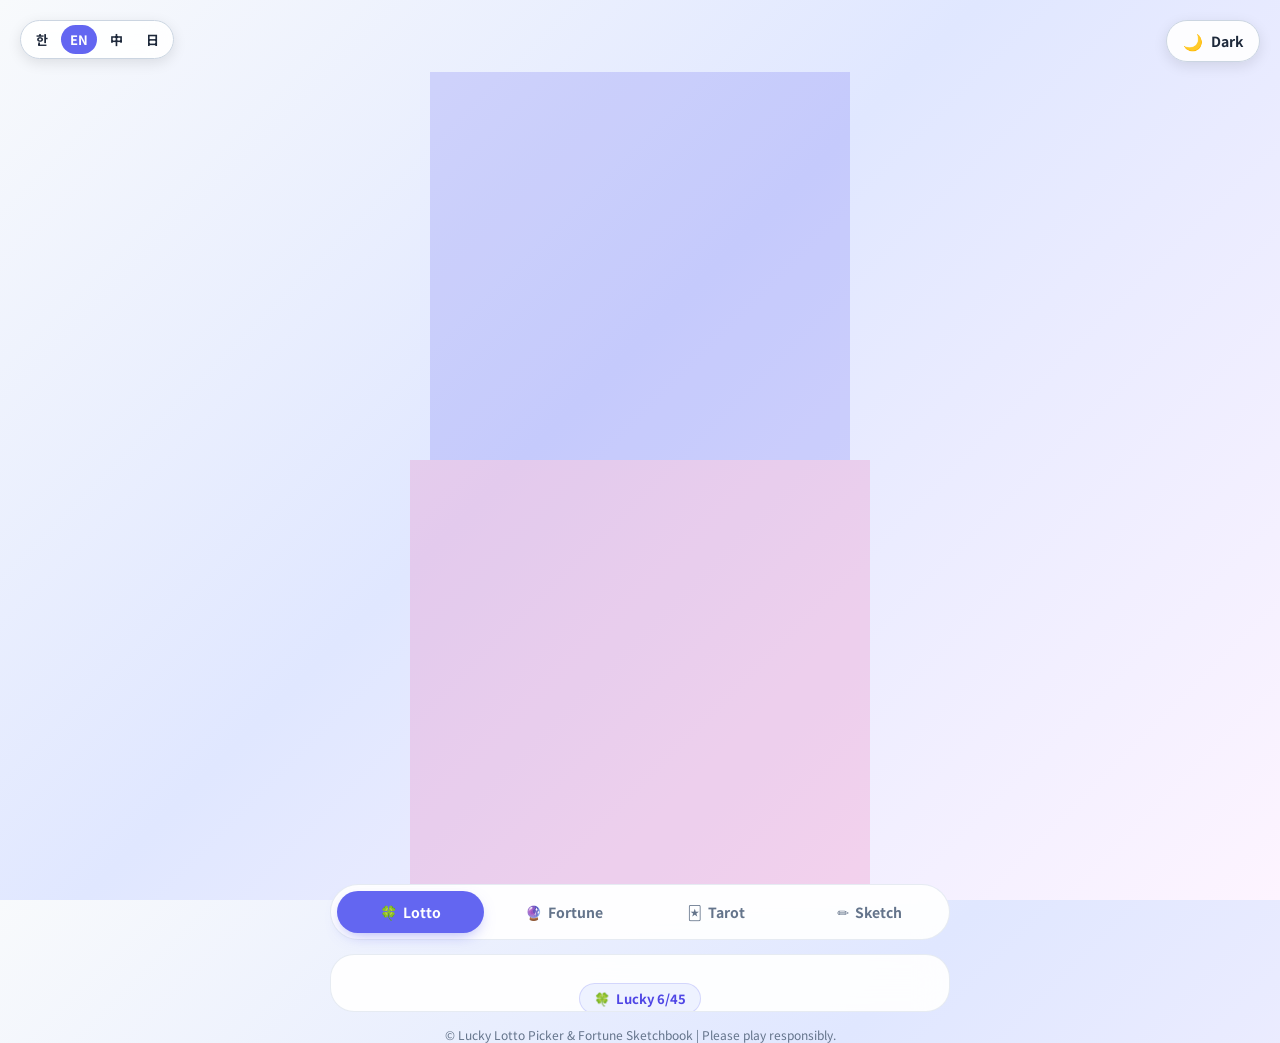
==== commit 453bde9e: "카카오톡 공유 미리보기 추가 및 폰에서 공 줄바꿈 수정 - Open Graph/트위터 메타 태그와 1200x630 미리보기 이미지(og-image.png) 추가 - 좁은 폰 화면에" ====
--- a/index.html
+++ b/index.html
@@ -4,6 +4,23 @@
   <meta charset="UTF-8">
   <meta name="viewport" content="width=device-width, initial-scale=1.0">
   <title>행운의 로또 번호 추첨기 & 포춘 스케치북</title>
+  <meta name="description" content="버튼 하나로 뽑는 행운 번호! 한국 로또 6/45와 미국·유럽 복권 번호 추첨, 생년월일 운세와 타로 카드로 만드는 연계 번호까지.">
+
+  <!-- 카카오톡·SNS 공유 미리보기 (Open Graph) -->
+  <meta property="og:type" content="website">
+  <meta property="og:site_name" content="행운의 로또 번호 추첨기">
+  <meta property="og:url" content="https://codespaces-blank-d5v.pages.dev/">
+  <meta property="og:title" content="🍀 행운의 로또 번호 추첨기">
+  <meta property="og:description" content="로또 · 운세 · 타로로 뽑는 오늘의 행운 번호! 한국 로또와 미국·유럽 복권, 4개 언어 지원">
+  <meta property="og:image" content="https://codespaces-blank-d5v.pages.dev/og-image.png">
+  <meta property="og:image:width" content="1200">
+  <meta property="og:image:height" content="630">
+  <meta property="og:image:alt" content="행운의 로또 번호 추첨기 - 로또 · 운세 · 타로 · 스케치북">
+  <meta property="og:locale" content="ko_KR">
+  <meta name="twitter:card" content="summary_large_image">
+  <meta name="twitter:title" content="🍀 행운의 로또 번호 추첨기">
+  <meta name="twitter:description" content="로또 · 운세 · 타로로 뽑는 오늘의 행운 번호! 한국 로또와 미국·유럽 복권, 4개 언어 지원">
+  <meta name="twitter:image" content="https://codespaces-blank-d5v.pages.dev/og-image.png">
   <link rel="preconnect" 
   
   
@@ -81,7 +98,7 @@
       transition: background 0.35s ease, color 0.35s ease;
     }
 
-    /* 배경 장식 원형 조명 */
+    /* 배경 장식 원형 조명 */네
     .bg-glow {
       position: fixed;
       border-radius: 50%;
@@ -1208,27 +1225,37 @@
       .title {
         font-size: 22px;
       }
+      /* 폭이 좁아도 공이 한 줄에 들어가도록 최대 36px에서 줄어들게 함 */
       .ball {
-        width: 36px;
-        height: 36px;
+        flex: 0 1 36px;
+        min-width: 0;
+        height: auto;
+        aspect-ratio: 1 / 1;
         font-size: 15px;
       }
       .balls-list {
-        gap: 6px;
+        gap: 5px;
+        flex-wrap: nowrap;
+        min-width: 0;
       }
       .lotto-game-row {
         padding: 12px 10px;
+      }
+      .lotto-game-row .balls-list {
+        flex: 1;
+      }
+      .game-tag {
+        flex-shrink: 0;
       }
       .lottery-chip {
         padding: 7px 12px;
         font-size: 12px;
       }
       .balls-list.compact {
-        gap: 4px;
+        gap: 3px;
       }
       .balls-list.compact .ball {
-        width: 30px;
-        height: 30px;
+        flex-basis: 32px;
         font-size: 13px;
       }
       .balls-list.compact .ball.bonus-first {
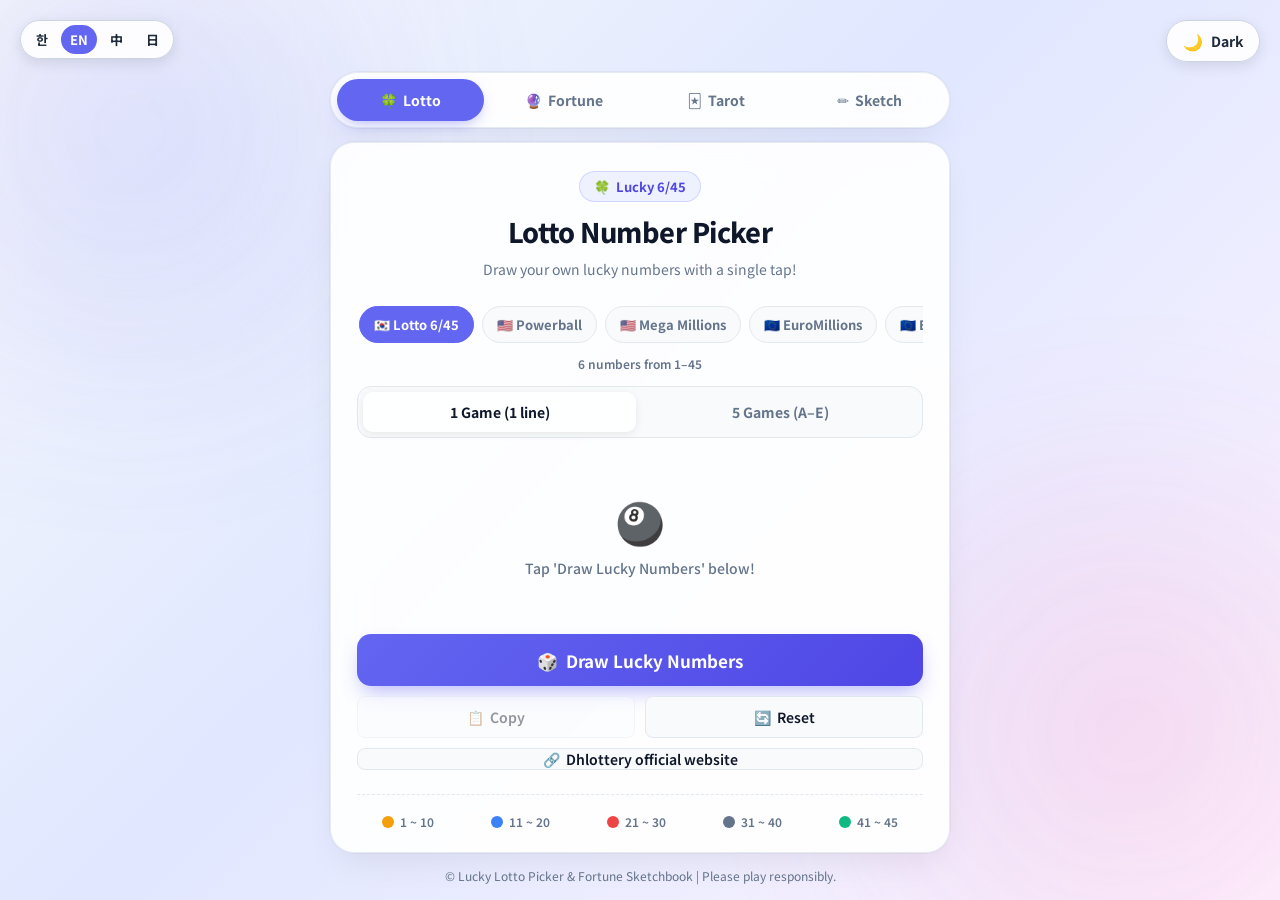
==== commit 2f32373c: "폰에서 앱이 뿌옇게 가려지던 문제 수정 CSS 주석 뒤에 실수로 들어간 글자 때문에 배경 장식(.bg-glow) 규칙이 적용되지 않아, 흐림 처리 없는 색 상자 두 개가 화면을 덮" ====
--- a/index.html
+++ b/index.html
@@ -33,9 +33,7 @@
       --bg-gradient: linear-gradient(135deg, #f8fafc 0%, #e0e7ff 45%, #fdf4ff 100%);
       --card-bg: rgba(255, 255, 255, 0.92);
       --card-border: rgba(226, 232, 240, 0.85);
-      --card-shadow: 0 16px 36px -10px r
-      
-      gba(0, 0, 0, 0.08), 0 0 0 1px rgba(0, 0, 0, 0.04);
+      --card-shadow: 0 16px 36px -10px rgba(0, 0, 0, 0.08), 0 0 0 1px rgba(0, 0, 0, 0.04);
       --text-main: #0f172a;
       --text-muted: #64748b;
       --sub-bg: #f8fafc;
@@ -98,7 +96,7 @@
       transition: background 0.35s ease, color 0.35s ease;
     }
 
-    /* 배경 장식 원형 조명 */네
+    /* 배경 장식 원형 조명 */
     .bg-glow {
       position: fixed;
       border-radius: 50%;
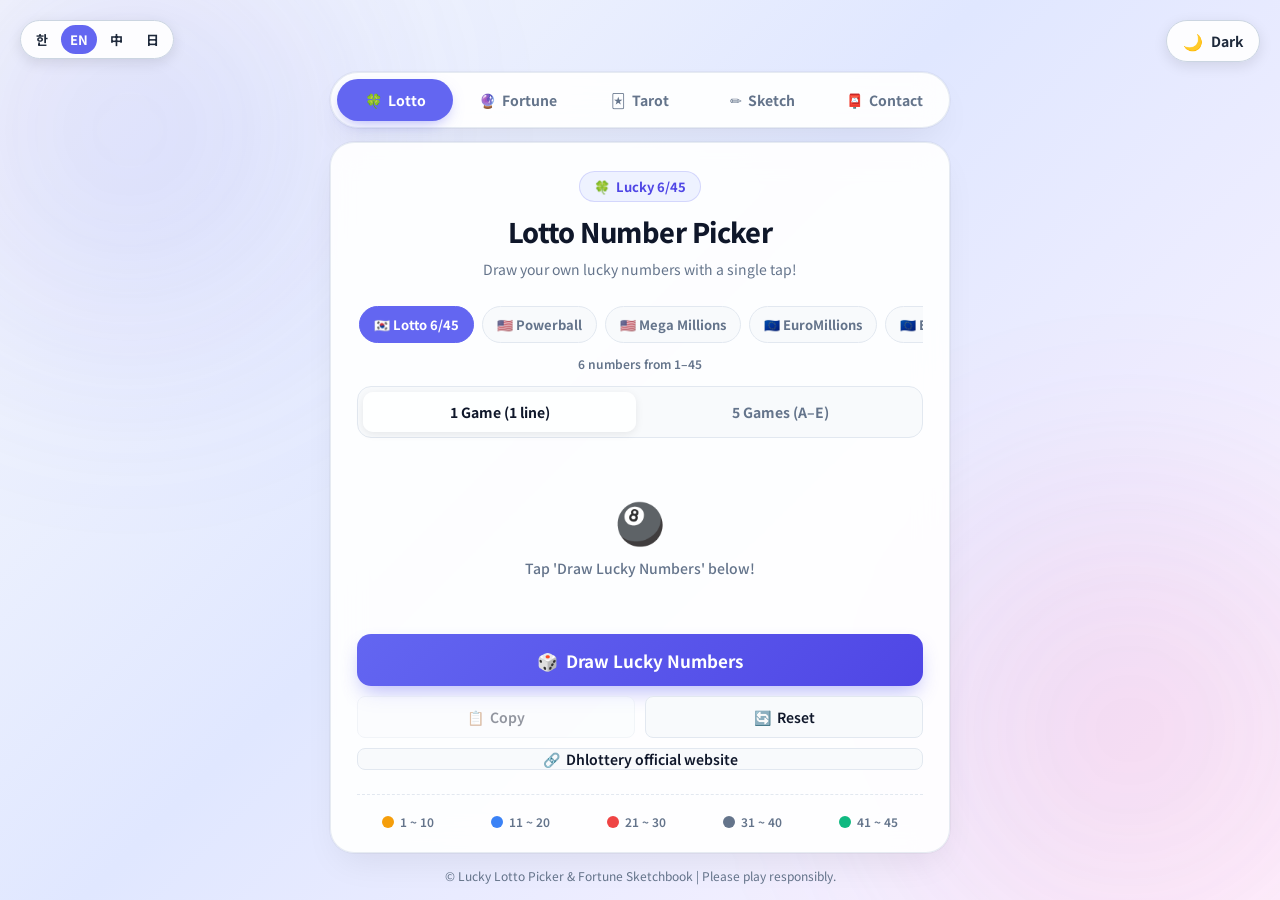
==== commit 58b0c52b: "제휴 문의 탭 추가 (Formspree 폼) - 📮 제휴 탭에 이름·이메일·문의 내용 폼 추가, Formspree로 전송 - 4개 언어 번역, data-i18n-placeholde" ====
--- a/index.html
+++ b/index.html
@@ -1186,6 +1186,7 @@
       display: flex;
       align-items: center;
       gap: 8px;
+      pointer-events: none; /* 알림이 떠 있어도 아래 버튼이 눌리도록 */
     }
 
     .toast.show {
@@ -1319,6 +1320,83 @@
         padding: 4px 7px;
         font-size: 12px;
       }
+    }
+
+    /* 제휴 문의 폼 */
+    .contact-form {
+      display: flex;
+      flex-direction: column;
+      gap: 16px;
+    }
+    .contact-field {
+      display: flex;
+      flex-direction: column;
+      gap: 6px;
+    }
+    .contact-field label {
+      font-size: 14px;
+      font-weight: 700;
+      color: var(--text-main);
+    }
+    .contact-field input,
+    .contact-field textarea {
+      width: 100%;
+      background: var(--card-bg);
+      border: 1px solid var(--sub-border);
+      border-radius: var(--radius-sm);
+      color: var(--text-main);
+      padding: 12px 14px;
+      font: inherit;
+      font-size: 15px;
+      transition: border-color 0.2s ease, box-shadow 0.2s ease;
+    }
+    .contact-field textarea {
+      min-height: 140px;
+      resize: vertical;
+    }
+    .contact-field input::placeholder,
+    .contact-field textarea::placeholder {
+      color: var(--text-muted);
+    }
+    .contact-field input:focus,
+    .contact-field textarea:focus {
+      outline: none;
+      border-color: var(--primary);
+      box-shadow: 0 0 0 3px rgba(99, 102, 241, 0.2);
+    }
+    .contact-honeypot {
+      position: absolute;
+      left: -9999px;
+    }
+    .contact-form .btn-main:disabled {
+      opacity: 0.6;
+      cursor: wait;
+      transform: none;
+    }
+    .contact-status {
+      font-size: 14px;
+      font-weight: 600;
+      text-align: center;
+    }
+    .contact-status:empty {
+      display: none;
+    }
+    .contact-status.success {
+      color: #059669;
+    }
+    .contact-status.error {
+      color: #dc2626;
+    }
+    body.dark .contact-status.success {
+      color: #34d399;
+    }
+    body.dark .contact-status.error {
+      color: #f87171;
+    }
+    .contact-note {
+      font-size: 12px;
+      color: var(--text-muted);
+      text-align: center;
     }
 
     /* ===== 한 화면 탭 레이아웃 ===== */
@@ -1400,10 +1478,19 @@
       .main-wrapper > .card {
         padding: 22px 16px;
       }
+      /* 탭 5개가 한 줄에 들어가도록 아이콘을 글자 위에 둔다 */
+      .tab-nav {
+        gap: 4px;
+        padding: 5px;
+        border-radius: 20px;
+      }
       .tab-btn {
-        font-size: 13px;
-        padding: 10px 4px;
-        gap: 4px;
+        flex-direction: column;
+        min-width: 0;
+        font-size: 12px;
+        padding: 7px 2px;
+        gap: 2px;
+        border-radius: 15px;
       }
       .footer {
         display: none;
@@ -1449,6 +1536,9 @@
       </button>
       <button class="tab-btn" role="tab" aria-selected="false" aria-controls="whiteboard-card" data-target="whiteboard-card">
         <span>✏️</span> <span data-i18n="tab.sketch">스케치북</span>
+      </button>
+      <button class="tab-btn" role="tab" aria-selected="false" aria-controls="contact-card" data-target="contact-card">
+        <span>📮</span> <span data-i18n="tab.contact">제휴</span>
       </button>
     </nav>
 
@@ -1666,6 +1756,42 @@
           <span>💾</span> <span data-i18n="sketch.save">메모 저장</span>
         </button>
       </div>
+    </section>
+
+    <!-- 제휴 문의 섹션 (Formspree) -->
+    <section class="card" id="contact-card" role="tabpanel">
+      <header class="card-header">
+        <div class="badge">
+          <span>📮</span> <span data-i18n="contact.badge">제휴 · 광고 문의</span>
+        </div>
+        <h2 class="title" data-i18n="contact.title">제휴 문의하기</h2>
+        <p class="subtitle" data-i18n="contact.subtitle">광고, 협업, 제휴 제안을 남겨 주시면 이메일로 답변드립니다</p>
+      </header>
+
+      <form class="contact-form" id="contact-form" action="https://formspree.io/f/meaepwqd" method="POST">
+        <div class="contact-field">
+          <label for="contact-name" data-i18n="contact.name">이름 또는 회사명</label>
+          <input type="text" id="contact-name" name="name" required maxlength="100" autocomplete="name" placeholder="예) 홍길동 / 행운컴퍼니" data-i18n-placeholder="contact.namePh">
+        </div>
+        <div class="contact-field">
+          <label for="contact-email" data-i18n="contact.email">답변받을 이메일</label>
+          <input type="email" id="contact-email" name="email" required maxlength="200" autocomplete="email" placeholder="you@example.com">
+        </div>
+        <div class="contact-field">
+          <label for="contact-message" data-i18n="contact.message">문의 내용</label>
+          <textarea id="contact-message" name="message" required maxlength="5000" placeholder="제안 내용과 원하시는 일정 등을 자유롭게 적어 주세요" data-i18n-placeholder="contact.messagePh"></textarea>
+        </div>
+        <!-- 스팸 방지용 (사람에게는 보이지 않음) -->
+        <input type="text" name="_gotcha" class="contact-honeypot" tabindex="-1" autocomplete="off" aria-hidden="true">
+        <input type="hidden" name="_subject" value="[행운의 로또] 제휴 문의">
+        <input type="hidden" name="language" id="contact-language" value="ko">
+
+        <button type="submit" class="btn-main" id="btn-contact-submit">
+          <span>✉️</span> <span id="contact-submit-text">문의 보내기</span>
+        </button>
+        <p class="contact-status" id="contact-status" role="status" aria-live="polite"></p>
+        <p class="contact-note" data-i18n="contact.note">보내 주신 이름과 이메일은 문의 답변에만 사용합니다.</p>
+      </form>
     </section>
 
     <footer class="footer">
@@ -1698,6 +1824,20 @@
         'tab.fortune': '운세',
         'tab.tarot': '타로',
         'tab.sketch': '스케치북',
+        'tab.contact': '제휴',
+        'contact.badge': '제휴 · 광고 문의',
+        'contact.title': '제휴 문의하기',
+        'contact.subtitle': '광고, 협업, 제휴 제안을 남겨 주시면 이메일로 답변드립니다',
+        'contact.name': '이름 또는 회사명',
+        'contact.namePh': '예) 홍길동 / 행운컴퍼니',
+        'contact.email': '답변받을 이메일',
+        'contact.message': '문의 내용',
+        'contact.messagePh': '제안 내용과 원하시는 일정 등을 자유롭게 적어 주세요',
+        'contact.submit': '문의 보내기',
+        'contact.sending': '보내는 중...',
+        'contact.success': '✅ 문의가 접수되었습니다. 확인 후 이메일로 답변드릴게요!',
+        'contact.error': '⚠️ 보내지 못했습니다. 잠시 후 다시 시도해 주세요.',
+        'contact.note': '보내 주신 이름과 이메일은 문의 답변에만 사용합니다.',
 
         'lotto.title': '로또 번호 추천기',
         'lotto.subtitle': '버튼 하나로 당신만의 행운 번호를 뽑아보세요!',
@@ -1863,6 +2003,20 @@
         'tab.fortune': 'Fortune',
         'tab.tarot': 'Tarot',
         'tab.sketch': 'Sketch',
+        'tab.contact': 'Contact',
+        'contact.badge': 'Partnerships & Ads',
+        'contact.title': 'Partnership Inquiry',
+        'contact.subtitle': 'Send us your ad, collaboration, or partnership proposal and we\'ll reply by email',
+        'contact.name': 'Name or company',
+        'contact.namePh': 'e.g. Jane Doe / Lucky Inc.',
+        'contact.email': 'Your email for our reply',
+        'contact.message': 'Message',
+        'contact.messagePh': 'Tell us about your proposal and preferred timeline',
+        'contact.submit': 'Send inquiry',
+        'contact.sending': 'Sending...',
+        'contact.success': '✅ Thanks! We received your inquiry and will reply by email.',
+        'contact.error': '⚠️ Couldn\'t send your message. Please try again later.',
+        'contact.note': 'Your name and email are used only to reply to your inquiry.',
 
         'lotto.title': 'Lotto Number Picker',
         'lotto.subtitle': 'Draw your own lucky numbers with a single tap!',
@@ -2028,6 +2182,20 @@
         'tab.fortune': '运势',
         'tab.tarot': '塔罗',
         'tab.sketch': '画板',
+        'tab.contact': '合作',
+        'contact.badge': '合作 · 广告咨询',
+        'contact.title': '合作咨询',
+        'contact.subtitle': '欢迎留下广告、协作或合作提案，我们会通过邮件回复您',
+        'contact.name': '姓名或公司名称',
+        'contact.namePh': '例：张三 / 幸运公司',
+        'contact.email': '接收回复的邮箱',
+        'contact.message': '咨询内容',
+        'contact.messagePh': '请自由填写提案内容和期望的时间安排',
+        'contact.submit': '发送咨询',
+        'contact.sending': '发送中...',
+        'contact.success': '✅ 已收到您的咨询，我们会尽快通过邮件回复！',
+        'contact.error': '⚠️ 发送失败，请稍后再试。',
+        'contact.note': '您提供的姓名和邮箱仅用于回复本次咨询。',
 
         'lotto.title': '乐透选号器',
         'lotto.subtitle': '一键抽出属于你的幸运号码！',
@@ -2193,6 +2361,20 @@
         'tab.fortune': '運勢',
         'tab.tarot': 'タロット',
         'tab.sketch': 'スケッチ',
+        'tab.contact': '提携',
+        'contact.badge': '提携・広告のお問い合わせ',
+        'contact.title': '提携のお問い合わせ',
+        'contact.subtitle': '広告・コラボ・提携のご提案をお送りいただければ、メールでご返信します',
+        'contact.name': 'お名前または会社名',
+        'contact.namePh': '例）山田太郎 / ラッキー株式会社',
+        'contact.email': '返信先メールアドレス',
+        'contact.message': 'お問い合わせ内容',
+        'contact.messagePh': 'ご提案内容やご希望のスケジュールなどをご自由にお書きください',
+        'contact.submit': '送信する',
+        'contact.sending': '送信中...',
+        'contact.success': '✅ お問い合わせを受け付けました。確認後、メールでご返信します！',
+        'contact.error': '⚠️ 送信できませんでした。しばらくしてからもう一度お試しください。',
+        'contact.note': 'お名前とメールアドレスはお問い合わせへの返信にのみ使用します。',
 
         'lotto.title': 'ロト番号ジェネレーター',
         'lotto.subtitle': 'ボタンひとつであなただけのラッキーナンバーを！',
@@ -3511,6 +3693,45 @@
     }
 
     /* ========================================================
+       6-1. 제휴 문의 폼 (Formspree)
+       ======================================================== */
+    const contactForm = document.getElementById('contact-form');
+    const contactSubmitBtn = document.getElementById('btn-contact-submit');
+    const contactSubmitText = document.getElementById('contact-submit-text');
+    const contactStatusEl = document.getElementById('contact-status');
+    let contactState = 'idle'; // idle | sending | success | error
+
+    function renderContactStatus() {
+      contactSubmitBtn.disabled = contactState === 'sending';
+      contactSubmitText.textContent = contactState === 'sending' ? t('contact.sending') : t('contact.submit');
+      contactStatusEl.className = 'contact-status' + (contactState === 'success' || contactState === 'error' ? ' ' + contactState : '');
+      contactStatusEl.textContent = contactState === 'success' ? t('contact.success')
+        : contactState === 'error' ? t('contact.error') : '';
+    }
+
+    contactForm.addEventListener('submit', async (e) => {
+      e.preventDefault();
+      if (contactState === 'sending') return;
+      document.getElementById('contact-language').value = currentLang;
+      contactState = 'sending';
+      renderContactStatus();
+      try {
+        const res = await fetch(contactForm.action, {
+          method: 'POST',
+          body: new FormData(contactForm),
+          headers: { 'Accept': 'application/json' }
+        });
+        if (!res.ok) throw new Error('HTTP ' + res.status);
+        contactForm.reset();
+        contactState = 'success';
+        playPopSound(880);
+      } catch (err) {
+        contactState = 'error';
+      }
+      renderContactStatus();
+    });
+
+    /* ========================================================
        7. 토스트 메시지
        ======================================================== */
     let toastTimeout;
@@ -3536,6 +3757,7 @@
       document.querySelectorAll('[data-i18n]').forEach(el => { el.textContent = t(el.dataset.i18n); });
       document.querySelectorAll('[data-i18n-aria]').forEach(el => { el.setAttribute('aria-label', t(el.dataset.i18nAria)); });
       document.querySelectorAll('[data-i18n-title]').forEach(el => { el.title = t(el.dataset.i18nTitle); });
+      document.querySelectorAll('[data-i18n-placeholder]').forEach(el => { el.placeholder = t(el.dataset.i18nPlaceholder); });
 
       langButtons.forEach(btn => {
         const isActive = btn.dataset.lang === currentLang;
@@ -3550,6 +3772,7 @@
       renderFortune();
       renderTarotCards();
       renderTarotResult();
+      renderContactStatus();
 
       try { localStorage.setItem('app-lang', currentLang); } catch (e) {}
     }
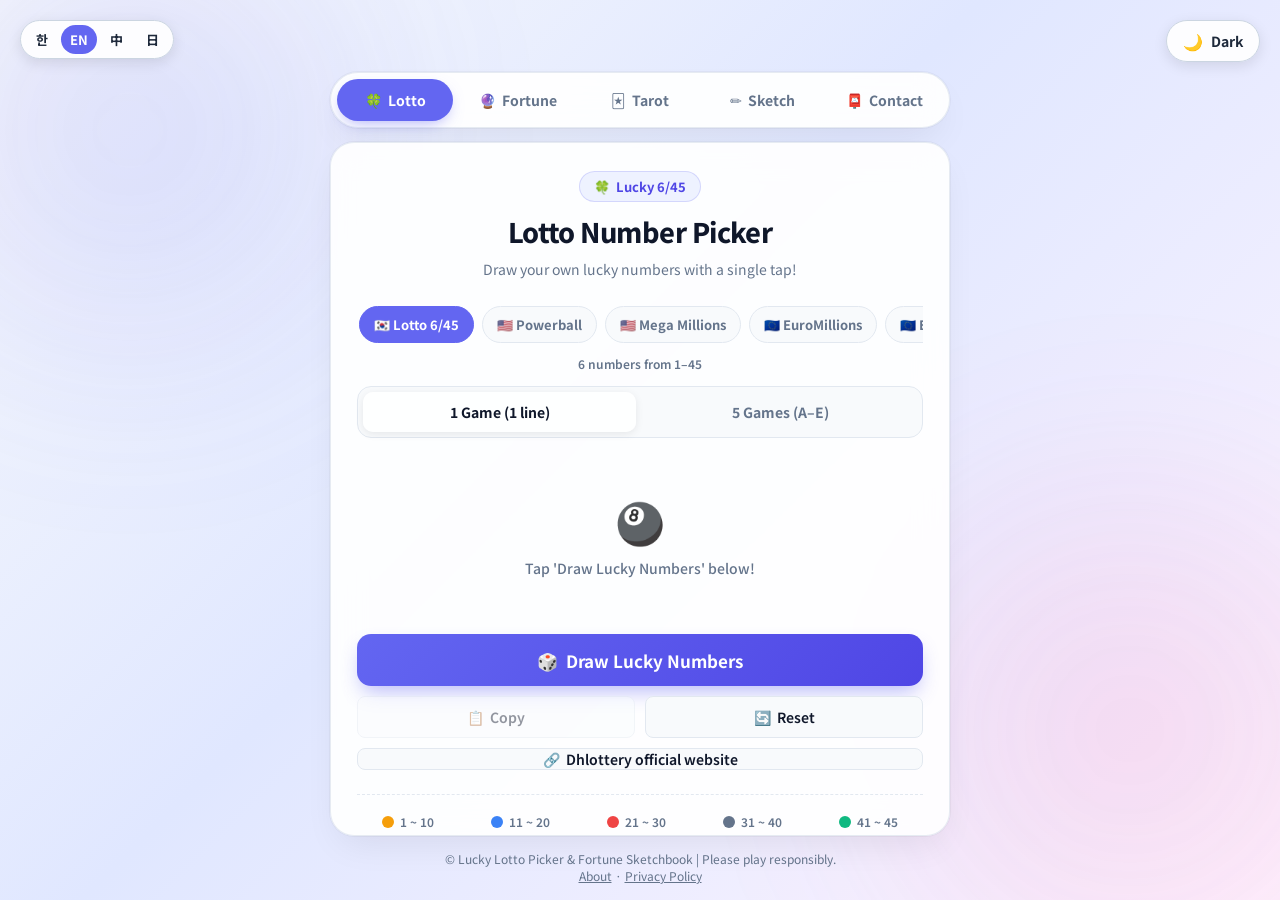
==== commit caa72399: "사이트 소개·개인정보처리방침 페이지 추가 - about.html: 기능, 복권 규칙과 1등 확률, 번호 생성 방식, 건전한 이용 안내 - privacy.html: 수집 항목, 보유" ====
--- a/index.html
+++ b/index.html
@@ -1398,6 +1398,14 @@
       color: var(--text-muted);
       text-align: center;
     }
+    .page-links {
+      font-size: 12px;
+      color: var(--text-muted);
+      text-align: center;
+    }
+    .page-links a {
+      color: inherit;
+    }
 
     /* ===== 한 화면 탭 레이아웃 ===== */
     html, body {
@@ -1791,11 +1799,13 @@
         </button>
         <p class="contact-status" id="contact-status" role="status" aria-live="polite"></p>
         <p class="contact-note" data-i18n="contact.note">보내 주신 이름과 이메일은 문의 답변에만 사용합니다.</p>
+        <p class="page-links"><a href="about.html" data-i18n="link.about">사이트 소개</a> · <a href="privacy.html" data-i18n="link.privacy">개인정보처리방침</a></p>
       </form>
     </section>
 
     <footer class="footer">
       <p data-i18n="footer">© 행운의 로또 번호 추첨기 & 포춘 스케치북 | 건전한 복권 문화를 응원합니다.</p>
+      <p class="page-links"><a href="about.html" data-i18n="link.about">사이트 소개</a> · <a href="privacy.html" data-i18n="link.privacy">개인정보처리방침</a></p>
     </footer>
 
   </div>
@@ -1838,6 +1848,8 @@
         'contact.success': '✅ 문의가 접수되었습니다. 확인 후 이메일로 답변드릴게요!',
         'contact.error': '⚠️ 보내지 못했습니다. 잠시 후 다시 시도해 주세요.',
         'contact.note': '보내 주신 이름과 이메일은 문의 답변에만 사용합니다.',
+        'link.about': '사이트 소개',
+        'link.privacy': '개인정보처리방침',
 
         'lotto.title': '로또 번호 추천기',
         'lotto.subtitle': '버튼 하나로 당신만의 행운 번호를 뽑아보세요!',
@@ -2017,6 +2029,8 @@
         'contact.success': '✅ Thanks! We received your inquiry and will reply by email.',
         'contact.error': '⚠️ Couldn\'t send your message. Please try again later.',
         'contact.note': 'Your name and email are used only to reply to your inquiry.',
+        'link.about': 'About',
+        'link.privacy': 'Privacy Policy',
 
         'lotto.title': 'Lotto Number Picker',
         'lotto.subtitle': 'Draw your own lucky numbers with a single tap!',
@@ -2196,6 +2210,8 @@
         'contact.success': '✅ 已收到您的咨询，我们会尽快通过邮件回复！',
         'contact.error': '⚠️ 发送失败，请稍后再试。',
         'contact.note': '您提供的姓名和邮箱仅用于回复本次咨询。',
+        'link.about': '网站介绍',
+        'link.privacy': '隐私政策',
 
         'lotto.title': '乐透选号器',
         'lotto.subtitle': '一键抽出属于你的幸运号码！',
@@ -2375,6 +2391,8 @@
         'contact.success': '✅ お問い合わせを受け付けました。確認後、メールでご返信します！',
         'contact.error': '⚠️ 送信できませんでした。しばらくしてからもう一度お試しください。',
         'contact.note': 'お名前とメールアドレスはお問い合わせへの返信にのみ使用します。',
+        'link.about': 'サイト紹介',
+        'link.privacy': 'プライバシーポリシー',
 
         'lotto.title': 'ロト番号ジェネレーター',
         'lotto.subtitle': 'ボタンひとつであなただけのラッキーナンバーを！',
@@ -2580,6 +2598,10 @@
     tabButtons.forEach(btn => {
       btn.addEventListener('click', () => switchTab(btn.dataset.target));
     });
+    // 소개·개인정보 페이지의 "./#contact" 링크로 들어오면 그 탭을 바로 연다
+    if (location.hash && document.getElementById(location.hash.slice(1) + '-card')) {
+      switchTab(location.hash.slice(1) + '-card');
+    }
 
     /* ========================================================
        1. 다크 모드 관리 (Dark Mode)
